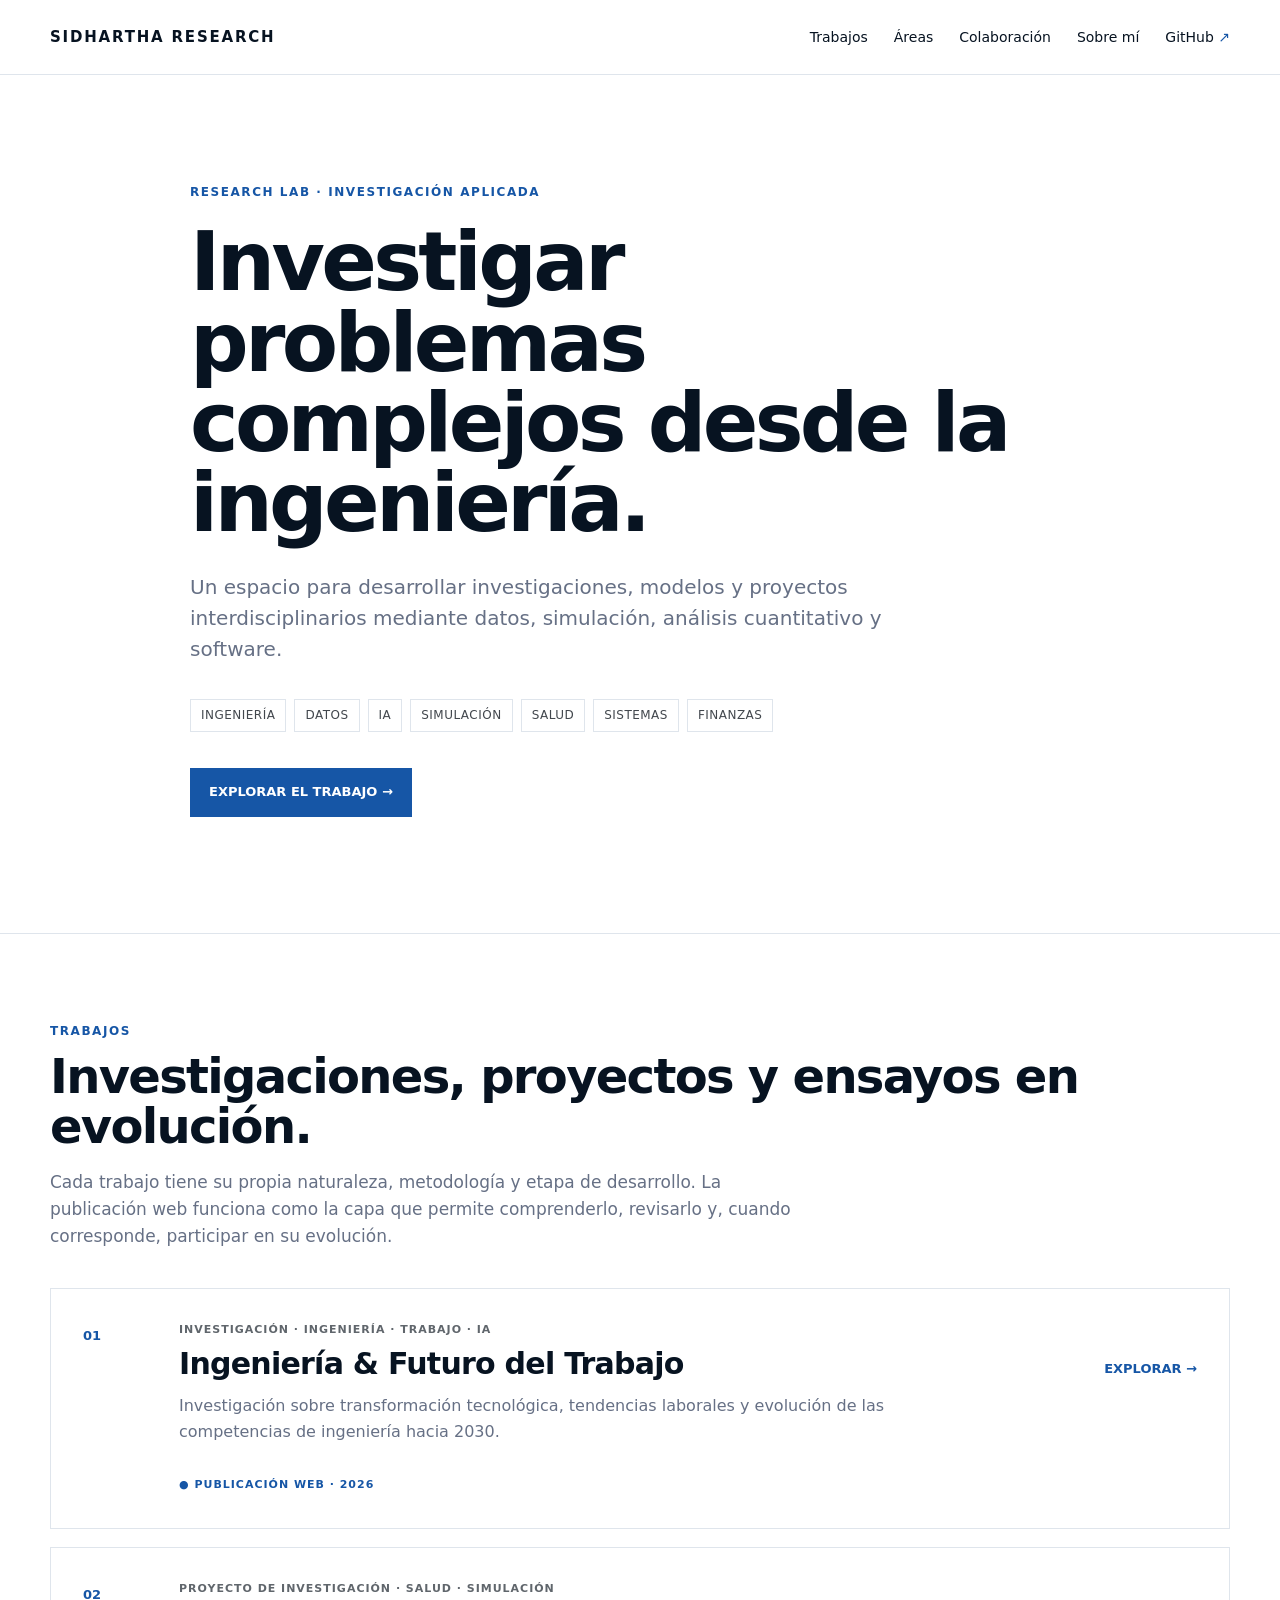
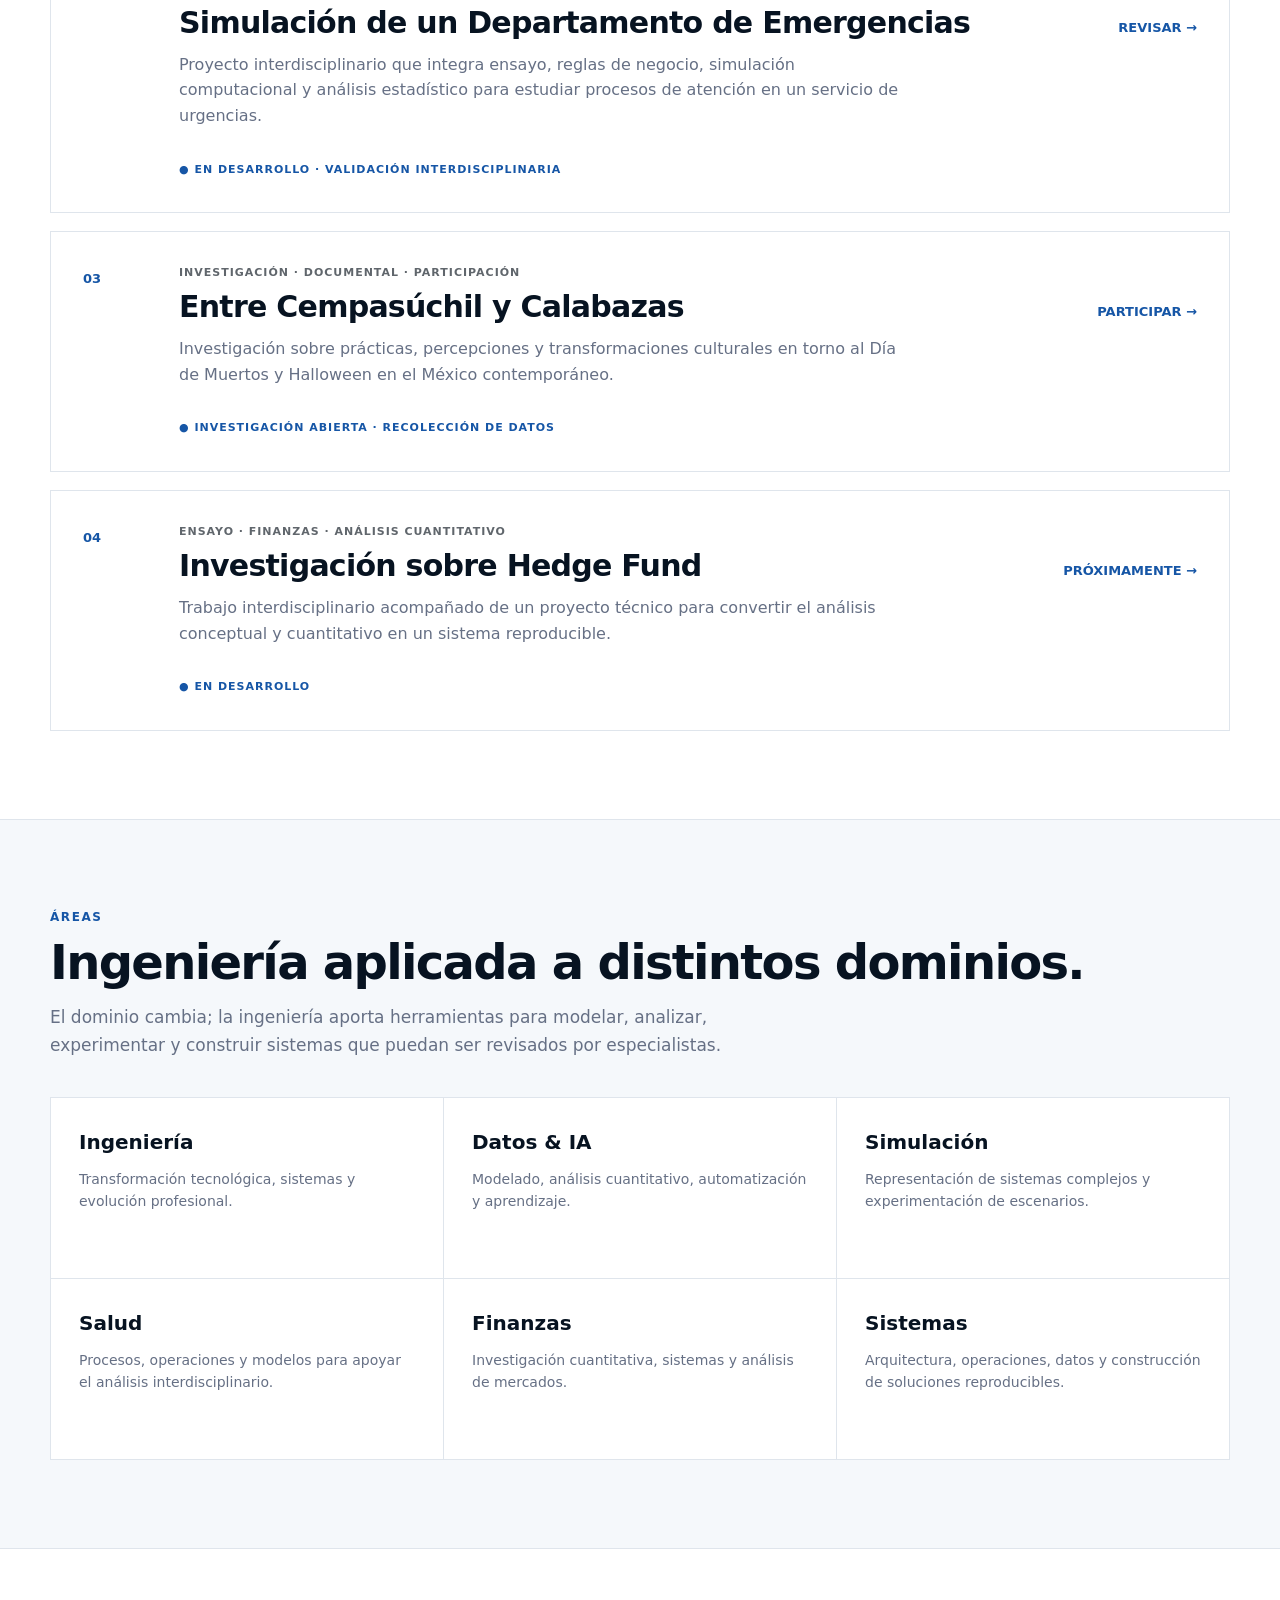
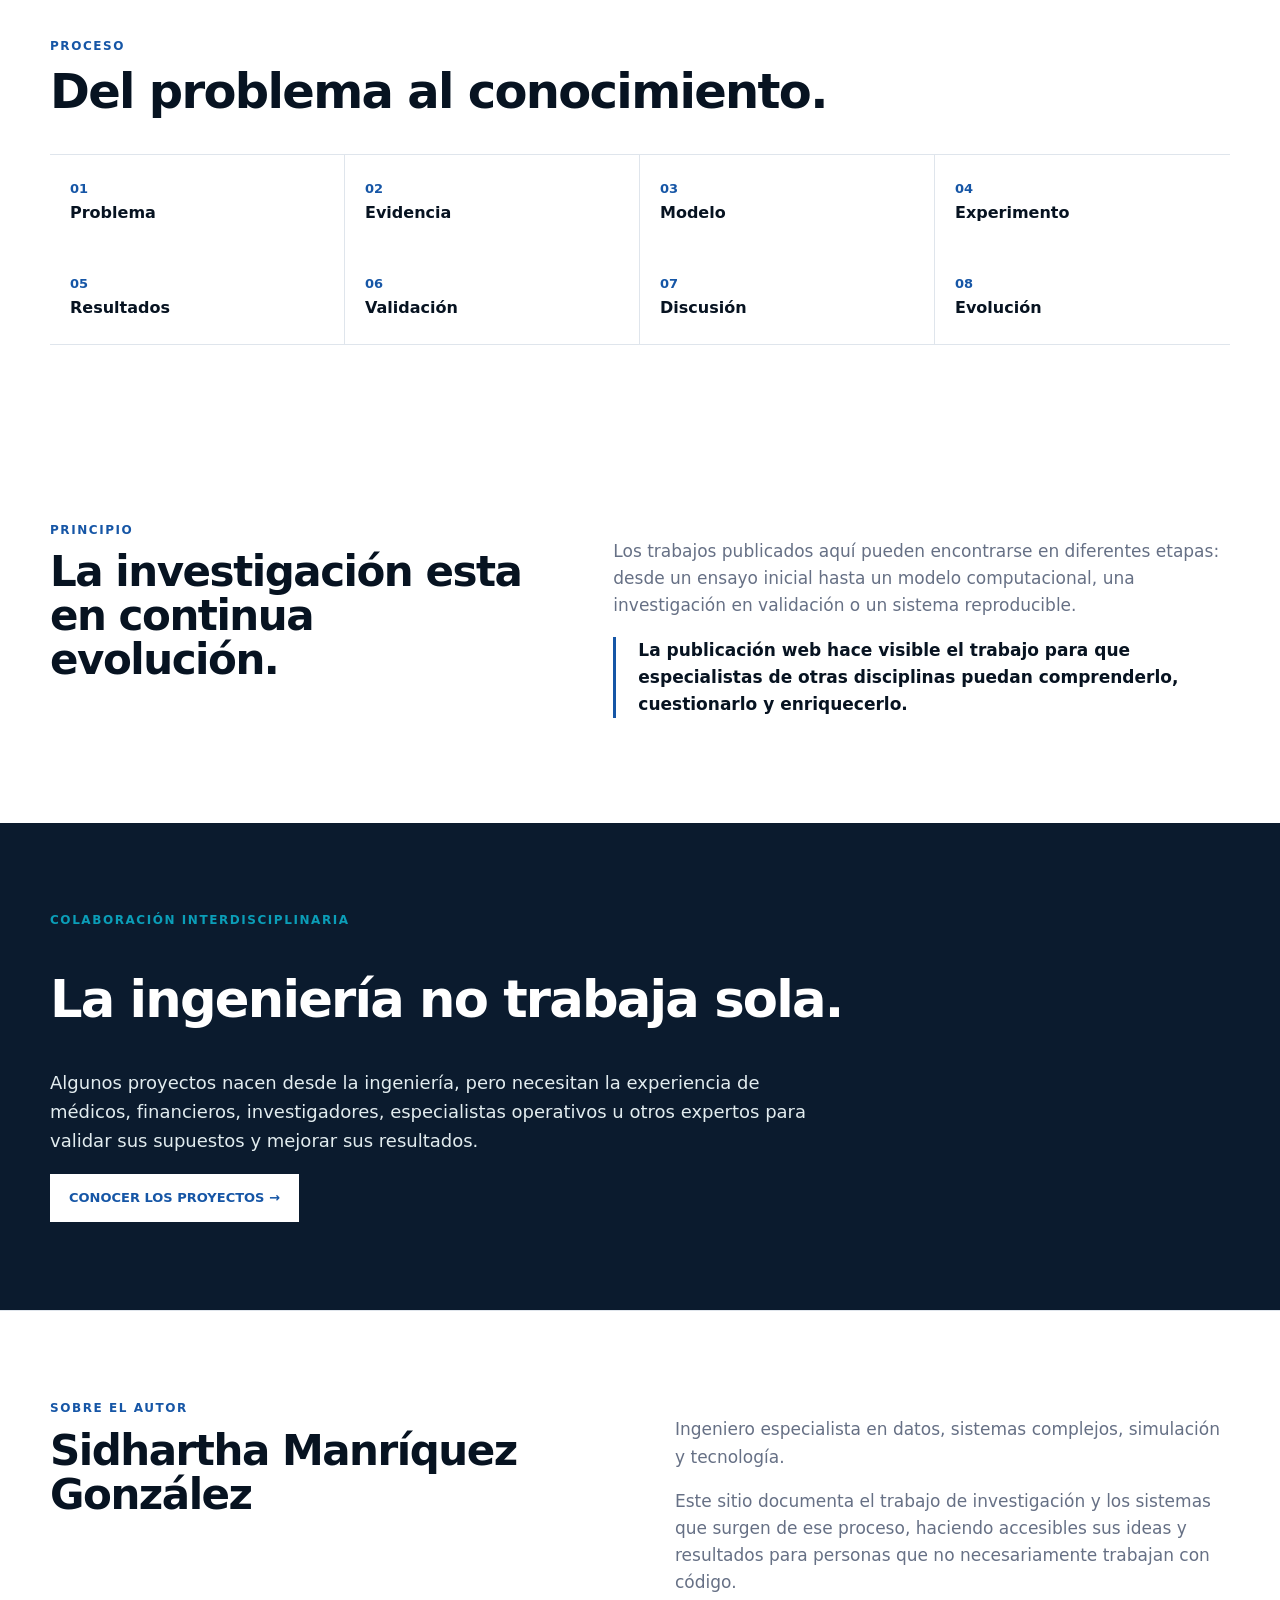
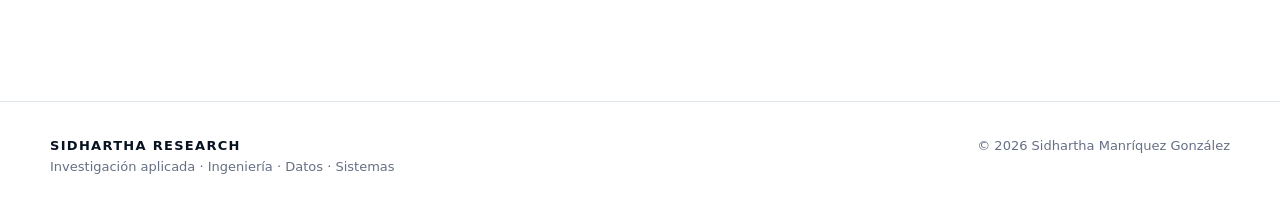
==== index.html @ 3db66ed5 "feat(research): integrate employment trends" ====
<!doctype html>
<html lang="es">
<head>
    <meta charset="utf-8">
    <meta name="viewport" content="width=device-width, initial-scale=1">
    <title>Sidhartha Research — Investigación aplicada</title>
    <style>
        :root {
            --petrol: #1656a6;
            --dark: #0b1b2e;
            --ink: #071321;
            --muted: #667085;
            --surface: #f5f8fb;
            --line: #dfe5ec;
            --white: #fff;
            --cyan: #0b9eb8;
            --navy: #0b1b2e;
            --blue: #1656a6;
            --max: 1180px
        }

        * {
            box-sizing: border-box
        }

        html {
            scroll-behavior: smooth
        }

        body {
            margin: 0;
            color: var(--ink);
            background: #fff;
            font-family: Inter, system-ui, -apple-system, "Segoe UI", sans-serif;
            line-height: 1.6
        }

        a {
            text-decoration: none;
            color: inherit
        }

        .container {
            width: min(calc(100% - 48px), var(--max));
            margin: auto
        }

        header {
            position: sticky;
            top: 0;
            z-index: 10;
            background: rgba(255, 255, 255, .96);
            border-bottom: 1px solid var(--line)
        }

        .nav {
            min-height: 74px;
            display: flex;
            align-items: center;
            justify-content: space-between;
            gap: 28px
        }

        .brand {
            font-size: 15px;
            font-weight: 800;
            letter-spacing: .12em;
            white-space: nowrap
        }

        nav {
            display: flex;
            gap: 26px;
            font-size: 14px
        }

        nav a:hover {
            color: var(--petrol)
        }

        .external:after {
            content: " ↗";
            color: var(--petrol)
        }

        .eyebrow {
            color: var(--petrol);
            font-size: 12px;
            font-weight: 800;
            letter-spacing: .13em;
            text-transform: uppercase
        }

        .hero {
            padding: 108px 0 116px;
            border-bottom: 1px solid var(--line)
        }

        .hero-inner {
            max-width: 900px
        }

        h1 {
            font-size: clamp(48px, 7vw, 82px);
            line-height: .98;
            letter-spacing: -.045em;
            margin: 20px 0 28px
        }

        .hero p {
            font-size: 20px;
            line-height: 1.55;
            color: var(--muted);
            max-width: 760px;
            margin: 0 0 34px
        }

        .tags {
            display: flex;
            flex-wrap: wrap;
            gap: 8px;
            margin-bottom: 36px
        }

        .tag {
            border: 1px solid var(--line);
            padding: 6px 10px;
            font-size: 12px;
            color: #42474d;
            letter-spacing: .04em
        }

        .button {
            display: inline-flex;
            padding: 13px 18px;
            background: var(--petrol);
            border: 1px solid var(--petrol);
            color: #fff;
            font-size: 13px;
            font-weight: 750
        }

        .button:hover {
            background: var(--dark)
        }

        section {
            padding: 88px 0
        }

        .section-head {
            margin-bottom: 38px
        }

        .section-head h2 {
            font-size: clamp(32px, 4vw, 48px);
            line-height: 1.05;
            letter-spacing: -.035em;
            margin: 10px 0 12px
        }

        .section-head p {
            max-width: 760px;
            color: var(--muted);
            font-size: 17px
        }

        .work-list {
            display: grid;
            gap: 18px
        }

        .work {
            border: 1px solid var(--line);
            padding: 32px;
            display: grid;
            grid-template-columns:72px 1fr auto;
            gap: 24px
        }

        .work:hover {
            border-color: #aeb4b9
        }

        .work-number {
            color: var(--petrol);
            font-size: 13px;
            font-weight: 800;
            padding-top: 5px
        }

        .work h3 {
            font-size: 30px;
            line-height: 1.08;
            letter-spacing: -.025em;
            margin: 9px 0 13px
        }

        .work p {
            color: var(--muted);
            max-width: 720px;
            margin: 0 0 18px
        }

        .meta, .status {
            font-size: 11px;
            letter-spacing: .09em;
            text-transform: uppercase;
            font-weight: 750
        }

        .meta {
            color: #60666c
        }

        .status {
            display: inline-block;
            margin-top: 14px;
            color: var(--petrol)
        }

        .work-action {
            white-space: nowrap;
            padding-top: 38px;
            color: var(--petrol);
            font-size: 13px;
            font-weight: 800
        }

        .areas {
            background: var(--surface);
            border-top: 1px solid var(--line);
            border-bottom: 1px solid var(--line)
        }

        .area-grid {
            display: grid;
            grid-template-columns:repeat(3, 1fr);
            gap: 1px;
            background: var(--line);
            border: 1px solid var(--line)
        }

        .area {
            background: #fff;
            padding: 28px;
            min-height: 180px
        }

        .area h3 {
            font-size: 20px;
            margin: 0 0 10px
        }

        .area p {
            font-size: 14px;
            color: var(--muted);
            margin: 0
        }

        .process {
            display: grid;
            grid-template-columns:repeat(4, 1fr);
            border-top: 1px solid var(--line);
            border-bottom: 1px solid var(--line)
        }

        .step {
            padding: 24px 20px;
            border-right: 1px solid var(--line)
        }

        .step:nth-child(4n) {
            border-right: 0
        }

        .step strong {
            display: block;
            color: var(--petrol);
            font-size: 13px
        }

        .step span {
            font-size: 16px;
            font-weight: 700
        }

        .principle {
            display: grid;
            grid-template-columns:1fr 1.25fr;
            gap: 70px
        }

        .principle h2, .about h2 {
            font-size: 42px;
            line-height: 1.05;
            letter-spacing: -.035em;
            margin: 10px 0 0
        }

        .principle p, .about p {
            font-size: 17px;
            color: var(--muted)
        }

        .signature {
            border-left: 3px solid var(--petrol);
            padding-left: 22px;
            color: var(--ink) !important;
            font-weight: 650
        }

        .collab {
            background: var(--navy);
            color: #fff
        }

        .collab .eyebrow {
            color: var(--cyan)
        }

        .collab h2 {
            font-size: clamp(34px, 4vw, 52px);
            line-height: 1.05;
            letter-spacing: -.035em;
            max-width: 820px
        }

        .collab p {
            max-width: 760px;
            color: #e2ecef;
            font-size: 18px
        }

        .collab .button {
            background: #fff;
            color: var(--petrol);
            border-color: #fff
        }

        .about {
            border-top: 1px solid var(--line)
        }

        .about-grid {
            display: grid;
            grid-template-columns:1fr 1fr;
            gap: 70px
        }

        footer {
            border-top: 1px solid var(--line);
            padding: 34px 0 42px
        }

        .footer {
            display: flex;
            justify-content: space-between;
            gap: 30px;
            color: var(--muted);
            font-size: 13px
        }

        .footer strong {
            color: var(--ink);
            letter-spacing: .1em
        }

        @media (max-width: 820px) {
            .container {
                width: min(calc(100% - 32px), var(--max))
            }

            nav {
                display: none
            }

            .hero {
                padding: 76px 0 82px
            }

            .work {
                grid-template-columns:42px 1fr
            }

            .work-action {
                grid-column: 2;
                padding-top: 0
            }

            .area-grid {
                grid-template-columns:1fr
            }

            .process {
                grid-template-columns:1fr 1fr
            }

            .step {
                border-bottom: 1px solid var(--line)
            }

            .principle, .about-grid {
                grid-template-columns:1fr;
                gap: 32px
            }

            .footer {
                flex-direction: column
            }
        }

        @media (max-width: 520px) {
            h1 {
                font-size: 46px
            }

            .hero p {
                font-size: 18px
            }

            section {
                padding: 68px 0
            }

            .work {
                padding: 24px
            }

            .work h3 {
                font-size: 25px
            }

            .process {
                grid-template-columns:1fr
            }

            .step {
                border-right: 0 !important
            }

            .step:last-child {
                border-bottom: 0
            }
        }
    </style>
</head>
<body>
<header>
    <div class="container nav">
        <a class="brand" href="./">SIDHARTHA RESEARCH</a>
        <nav aria-label="Navegación principal">
            <a href="#trabajos">Trabajos</a><a href="#areas">Áreas</a><a href="#colaboracion">Colaboración</a><a
                href="#sobre-mi">Sobre mí</a>
            <a class="external" href="https://github.com/SidharthaManriquez44" target="_blank"
               rel="noopener noreferrer">GitHub</a>
        </nav>
    </div>
</header>

<main>
    <section class="hero">
        <div class="container hero-inner">
            <div class="eyebrow">Research Lab · Investigación aplicada</div>
            <h1>Investigar problemas complejos desde la ingeniería.</h1>
            <p>Un espacio para desarrollar investigaciones, modelos y proyectos interdisciplinarios mediante datos,
                simulación, análisis cuantitativo y software.</p>
            <div class="tags"><span class="tag">INGENIERÍA</span><span class="tag">DATOS</span><span
                    class="tag">IA</span><span class="tag">SIMULACIÓN</span><span class="tag">SALUD</span><span
                    class="tag">SISTEMAS</span><span class="tag">FINANZAS</span></div>
            <a class="button" href="#trabajos" target="_blank" rel="noopener noreferrer">EXPLORAR EL TRABAJO →</a>
        </div>
    </section>

    <section id="trabajos">
        <div class="container">
            <div class="section-head">
                <div class="eyebrow">Trabajos</div>
                <h2>Investigaciones, proyectos y ensayos en evolución.</h2>
                <p>Cada trabajo tiene su propia naturaleza, metodología y etapa de desarrollo. La publicación web
                    funciona como la capa que permite comprenderlo, revisarlo y, cuando corresponde, participar en su
                    evolución.</p></div>
            <div class="work-list">

                <article class="work">
                    <div class="work-number">01</div>
                    <div>
                        <div class="meta">Investigación · Ingeniería · Trabajo · IA</div>
                        <h3>Ingeniería &amp; Futuro del Trabajo</h3>
                        <p>Investigación sobre transformación tecnológica, tendencias laborales y evolución de las
                            competencias de ingeniería hacia 2030.</p>
                        <div class="status">● PUBLICACIÓN WEB · 2026</div>
                    </div>
                    <div class="work-action"><a href="research/employment_trends/index.html" target="_blank"
                                                rel="noopener noreferrer">EXPLORAR →</a></div>
                </article>

                <article class="work">
                    <div class="work-number">02</div>
                    <div>
                        <div class="meta">Proyecto de investigación · Salud · Simulación</div>
                        <h3>Simulación de un Departamento de Emergencias</h3>
                        <p>Proyecto interdisciplinario que integra ensayo, reglas de negocio, simulación computacional y
                            análisis estadístico para estudiar procesos de atención en un servicio de urgencias.</p>
                        <div class="status">● EN DESARROLLO · VALIDACIÓN INTERDISCIPLINARIA</div>
                    </div>
                    <div class="work-action"><a href="investigaciones/hospital-emergency-simulation/" target="_blank"
                                                rel="noopener noreferrer">REVISAR →</a></div>
                </article>

                <article class="work">
                    <div class="work-number">03</div>
                    <div>
                        <div class="meta">Investigación · Documental · Participación</div>
                        <h3>Entre Cempasúchil y Calabazas</h3>
                        <p>Investigación sobre prácticas, percepciones y transformaciones culturales en torno al Día de
                            Muertos y Halloween en el México contemporáneo.</p>
                        <div class="status">● INVESTIGACIÓN ABIERTA · RECOLECCIÓN DE DATOS</div>
                    </div>
                    <div class="work-action"><a href="investigaciones/entre-cempasuchil-y-calabazas/" target="_blank"
                                                rel="noopener noreferrer">PARTICIPAR →</a></div>
                </article>

                <article class="work">
                    <div class="work-number">04</div>
                    <div>
                        <div class="meta">Ensayo · Finanzas · Análisis cuantitativo</div>
                        <h3>Investigación sobre Hedge Fund</h3>
                        <p>Trabajo interdisciplinario acompañado de un proyecto técnico para convertir el análisis
                            conceptual y cuantitativo en un sistema reproducible.</p>
                        <div class="status">● EN DESARROLLO</div>
                    </div>
                    <div class="work-action"><a href="proyectos/hedge-fund/" target="_blank" rel="noopener noreferrer">PRÓXIMAMENTE
                        →</a></div>
                </article>

            </div>
        </div>
    </section>

    <section class="areas" id="areas">
        <div class="container">
            <div class="section-head">
                <div class="eyebrow">Áreas</div>
                <h2>Ingeniería aplicada a distintos dominios.</h2>
                <p>El dominio cambia; la ingeniería aporta herramientas para modelar, analizar, experimentar y construir
                    sistemas que puedan ser revisados por especialistas.</p></div>
            <div class="area-grid">
                <div class="area"><h3>Ingeniería</h3>
                    <p>Transformación tecnológica, sistemas y evolución profesional.</p></div>
                <div class="area"><h3>Datos &amp; IA</h3>
                    <p>Modelado, análisis cuantitativo, automatización y aprendizaje.</p></div>
                <div class="area"><h3>Simulación</h3>
                    <p>Representación de sistemas complejos y experimentación de escenarios.</p></div>
                <div class="area"><h3>Salud</h3>
                    <p>Procesos, operaciones y modelos para apoyar el análisis interdisciplinario.</p></div>
                <div class="area"><h3>Finanzas</h3>
                    <p>Investigación cuantitativa, sistemas y análisis de mercados.</p></div>
                <div class="area"><h3>Sistemas</h3>
                    <p>Arquitectura, operaciones, datos y construcción de soluciones reproducibles.</p></div>
            </div>
        </div>
    </section>

    <section>
        <div class="container">
            <div class="section-head">
                <div class="eyebrow">Proceso</div>
                <h2>Del problema al conocimiento.</h2></div>
            <div class="process">
                <div class="step"><strong>01</strong><span>Problema</span></div>
                <div class="step"><strong>02</strong><span>Evidencia</span></div>
                <div class="step"><strong>03</strong><span>Modelo</span></div>
                <div class="step"><strong>04</strong><span>Experimento</span></div>
                <div class="step"><strong>05</strong><span>Resultados</span></div>
                <div class="step"><strong>06</strong><span>Validación</span></div>
                <div class="step"><strong>07</strong><span>Discusión</span></div>
                <div class="step"><strong>08</strong><span>Evolución</span></div>
            </div>
        </div>
    </section>

    <section>
        <div class="container principle">
            <div>
                <div class="eyebrow">Principio</div>
                <h2>La investigación esta en continua evolución.</h2></div>
            <div><p>Los trabajos publicados aquí pueden encontrarse en diferentes etapas: desde un ensayo inicial hasta
                un modelo computacional, una investigación en validación o un sistema reproducible.</p>
                <p class="signature">La publicación web hace visible el trabajo para que especialistas de otras
                    disciplinas puedan comprenderlo, cuestionarlo y enriquecerlo.</p></div>
        </div>
    </section>

    <section class="collab" id="colaboracion">
        <div class="container">
            <div class="eyebrow">Colaboración interdisciplinaria</div>
            <h2>La ingeniería no trabaja sola.</h2>
            <p>Algunos proyectos nacen desde la ingeniería, pero necesitan la experiencia de médicos, financieros,
                investigadores, especialistas operativos u otros expertos para validar sus supuestos y mejorar sus
                resultados.</p>
            <a class="button" href="#trabajos" target="_blank" rel="noopener noreferrer">CONOCER LOS PROYECTOS →</a>
        </div>
    </section>

    <section class="about" id="sobre-mi">
        <div class="container about-grid">
            <div>
                <div class="eyebrow">Sobre el autor</div>
                <h2>Sidhartha Manríquez González</h2></div>
            <div><p>Ingeniero especialista en datos, sistemas complejos, simulación y
                tecnología.</p>
                <p>Este sitio documenta el trabajo de investigación y los sistemas que surgen de ese proceso, haciendo
                    accesibles sus ideas y resultados para personas que no necesariamente trabajan con código.</p></div>
        </div>
    </section>
</main>

<footer>
    <div class="container footer">
        <div><strong>SIDHARTHA RESEARCH</strong><br>Investigación aplicada · Ingeniería · Datos · Sistemas</div>
        <div>© 2026 Sidhartha Manríquez González</div>
    </div>
</footer>
</body>
</html>
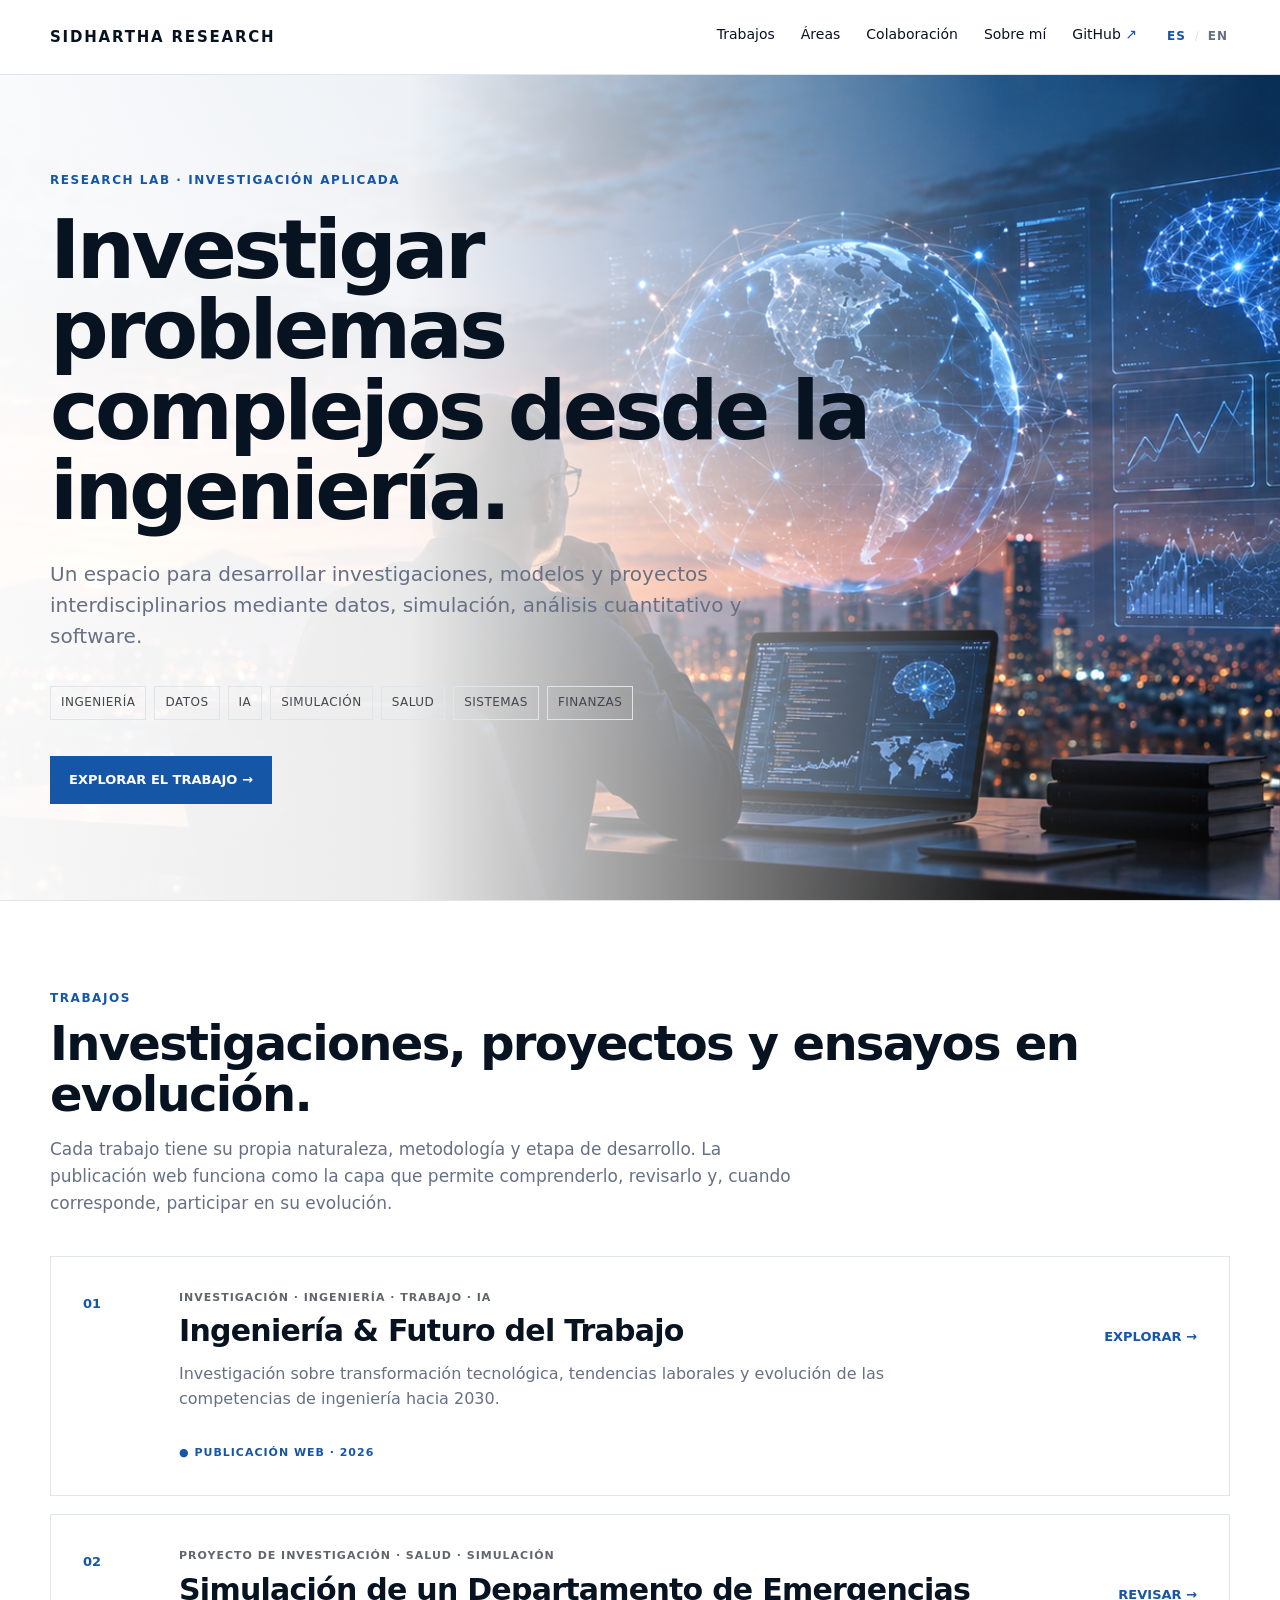
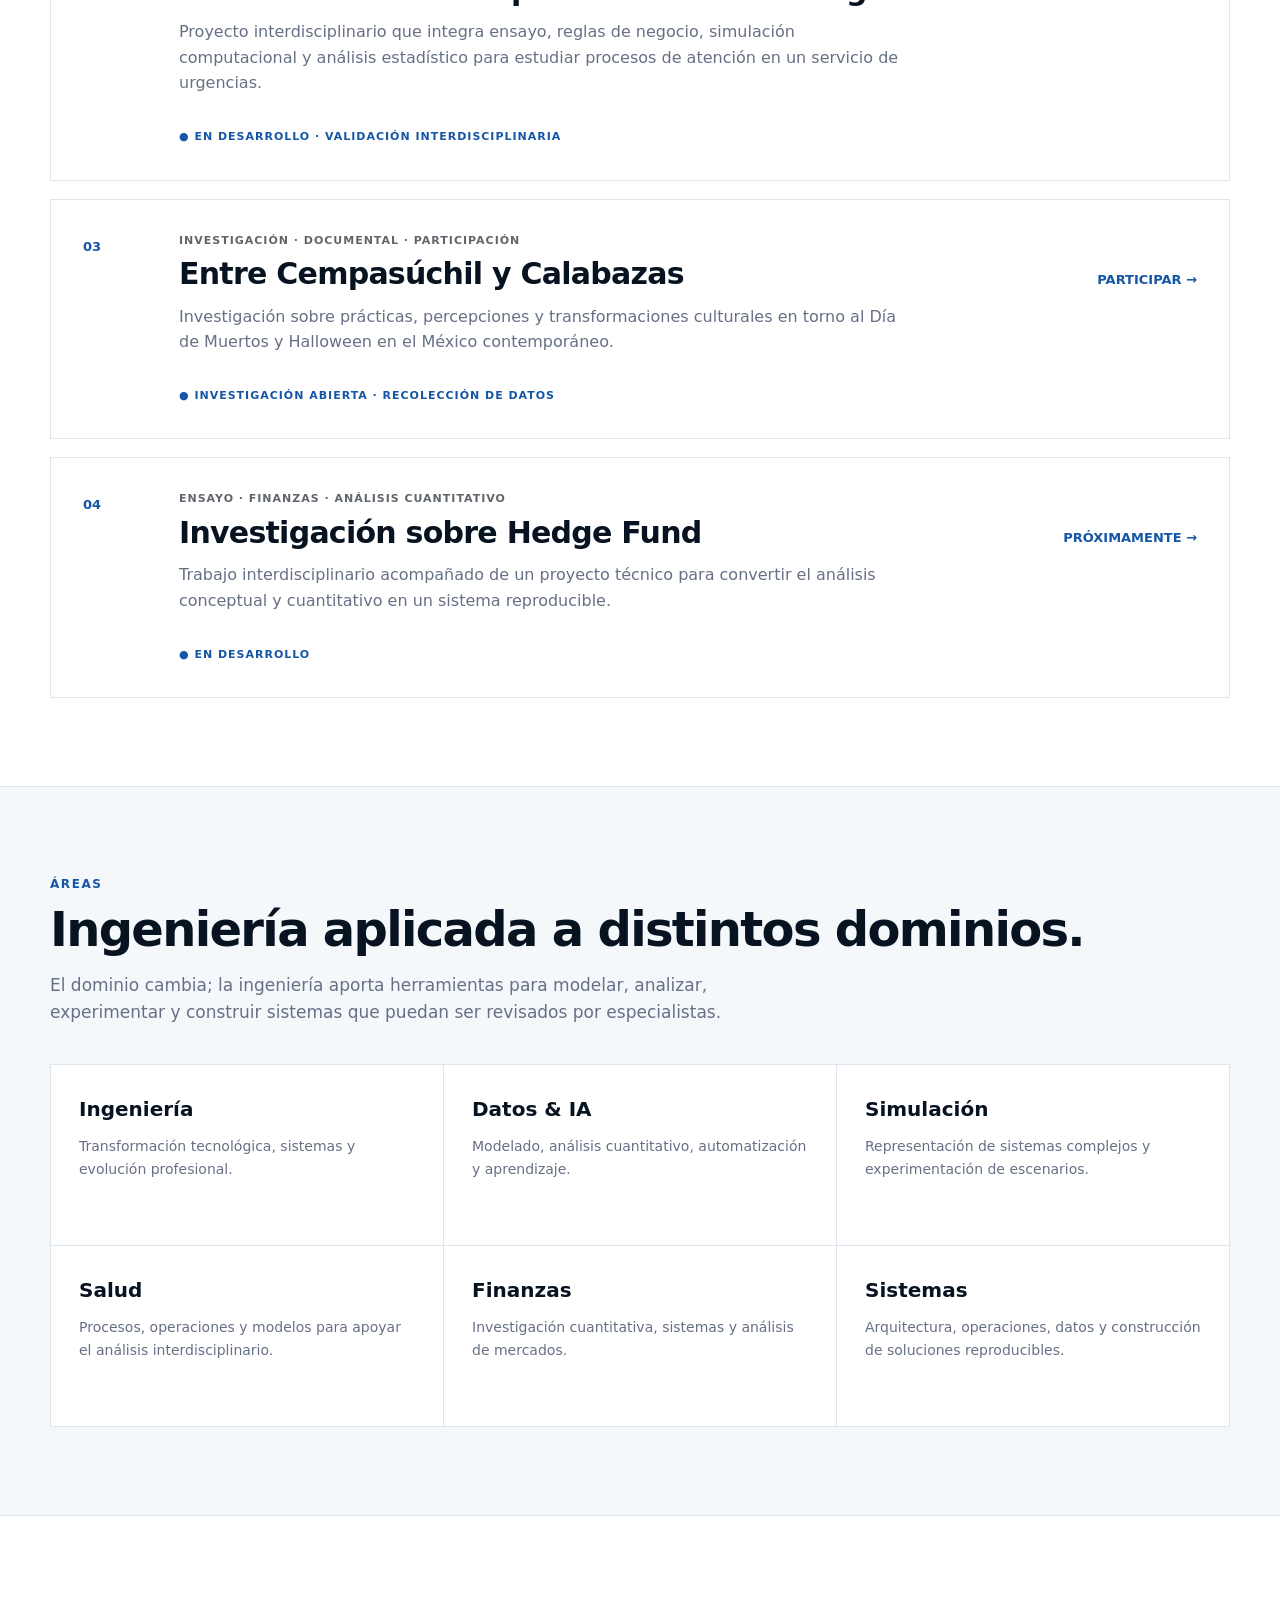
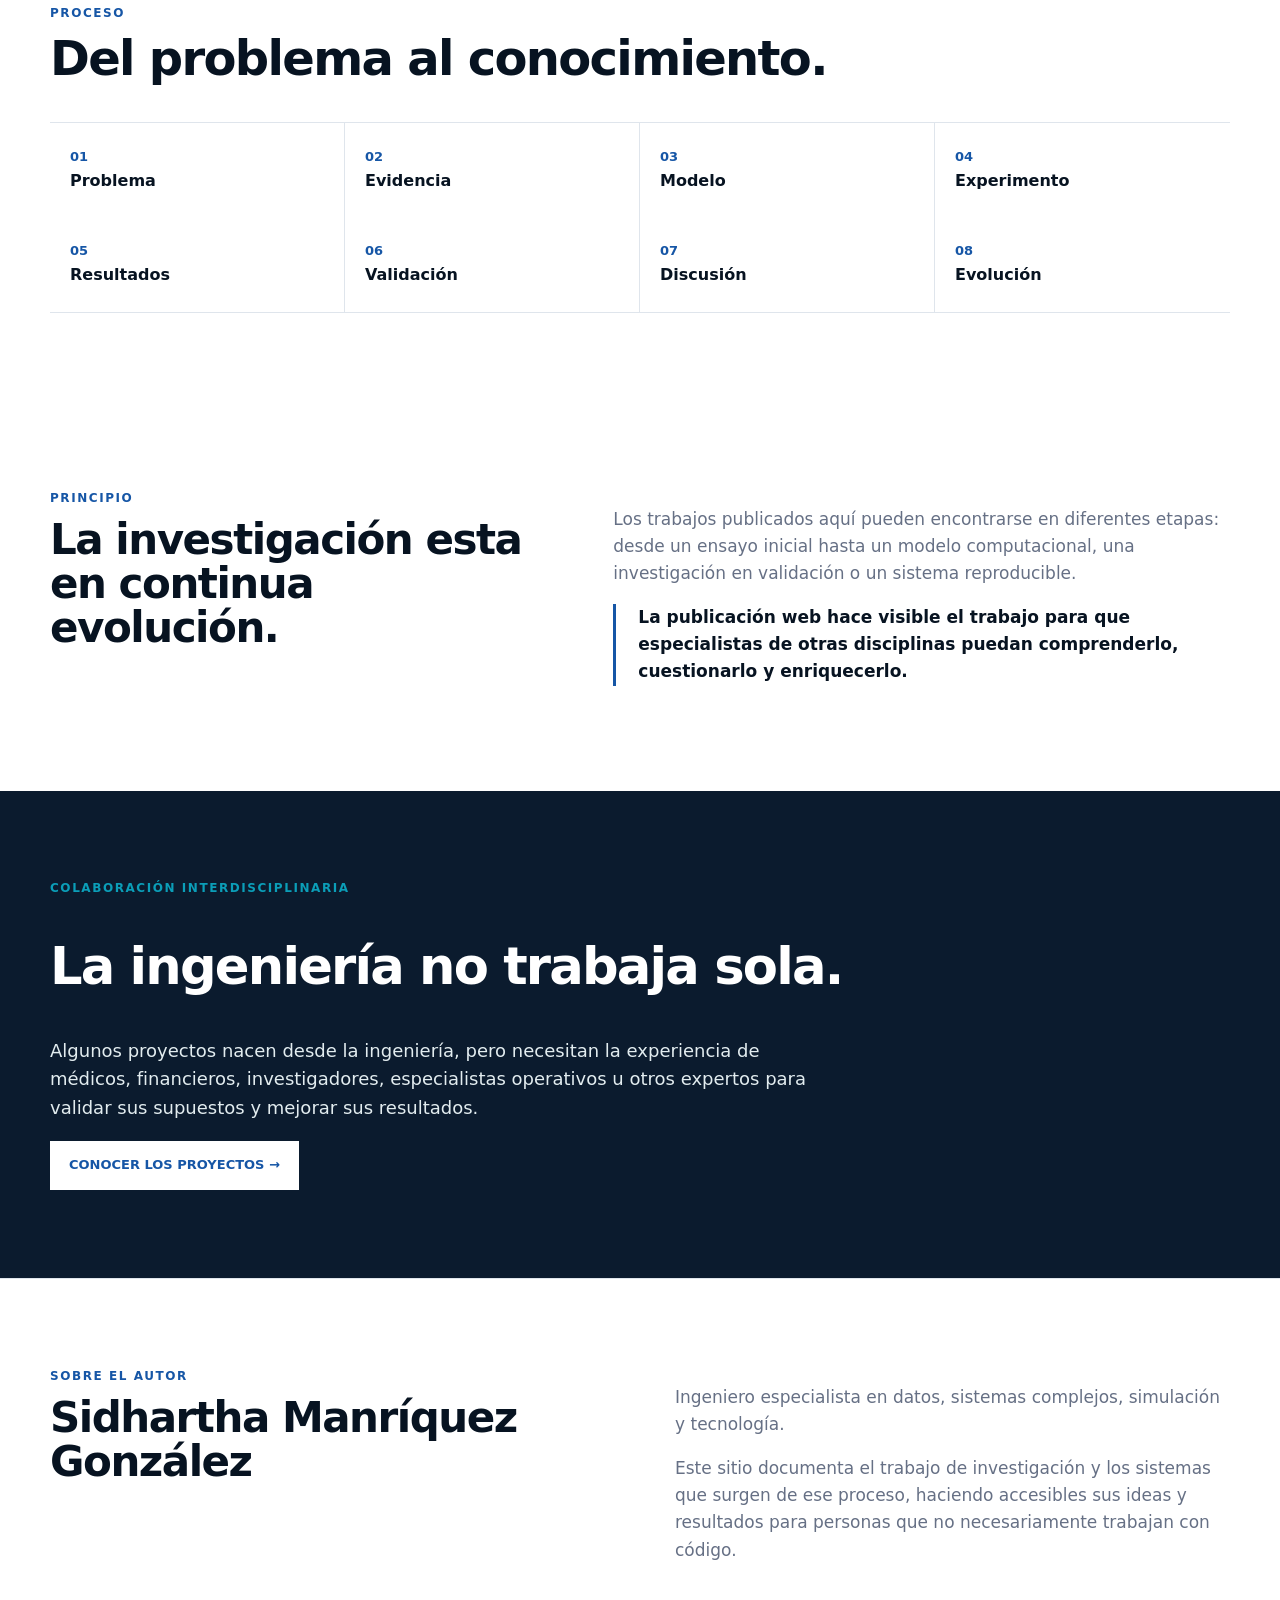
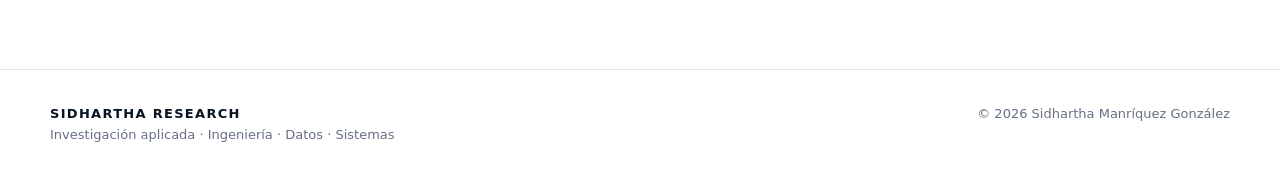
==== commit 2303478d: "update(landing): update landing page" ====
--- a/index.html
+++ b/index.html
@@ -3,535 +3,148 @@
 <head>
     <meta charset="utf-8">
     <meta name="viewport" content="width=device-width, initial-scale=1">
-    <title>Sidhartha Research — Investigación aplicada</title>
-    <style>
-        :root {
-            --petrol: #1656a6;
-            --dark: #0b1b2e;
-            --ink: #071321;
-            --muted: #667085;
-            --surface: #f5f8fb;
-            --line: #dfe5ec;
-            --white: #fff;
-            --cyan: #0b9eb8;
-            --navy: #0b1b2e;
-            --blue: #1656a6;
-            --max: 1180px
-        }
-
-        * {
-            box-sizing: border-box
-        }
-
-        html {
-            scroll-behavior: smooth
-        }
-
-        body {
-            margin: 0;
-            color: var(--ink);
-            background: #fff;
-            font-family: Inter, system-ui, -apple-system, "Segoe UI", sans-serif;
-            line-height: 1.6
-        }
-
-        a {
-            text-decoration: none;
-            color: inherit
-        }
-
-        .container {
-            width: min(calc(100% - 48px), var(--max));
-            margin: auto
-        }
-
-        header {
-            position: sticky;
-            top: 0;
-            z-index: 10;
-            background: rgba(255, 255, 255, .96);
-            border-bottom: 1px solid var(--line)
-        }
-
-        .nav {
-            min-height: 74px;
-            display: flex;
-            align-items: center;
-            justify-content: space-between;
-            gap: 28px
-        }
-
-        .brand {
-            font-size: 15px;
-            font-weight: 800;
-            letter-spacing: .12em;
-            white-space: nowrap
-        }
-
-        nav {
-            display: flex;
-            gap: 26px;
-            font-size: 14px
-        }
-
-        nav a:hover {
-            color: var(--petrol)
-        }
-
-        .external:after {
-            content: " ↗";
-            color: var(--petrol)
-        }
-
-        .eyebrow {
-            color: var(--petrol);
-            font-size: 12px;
-            font-weight: 800;
-            letter-spacing: .13em;
-            text-transform: uppercase
-        }
-
-        .hero {
-            padding: 108px 0 116px;
-            border-bottom: 1px solid var(--line)
-        }
-
-        .hero-inner {
-            max-width: 900px
-        }
-
-        h1 {
-            font-size: clamp(48px, 7vw, 82px);
-            line-height: .98;
-            letter-spacing: -.045em;
-            margin: 20px 0 28px
-        }
-
-        .hero p {
-            font-size: 20px;
-            line-height: 1.55;
-            color: var(--muted);
-            max-width: 760px;
-            margin: 0 0 34px
-        }
-
-        .tags {
-            display: flex;
-            flex-wrap: wrap;
-            gap: 8px;
-            margin-bottom: 36px
-        }
-
-        .tag {
-            border: 1px solid var(--line);
-            padding: 6px 10px;
-            font-size: 12px;
-            color: #42474d;
-            letter-spacing: .04em
-        }
-
-        .button {
-            display: inline-flex;
-            padding: 13px 18px;
-            background: var(--petrol);
-            border: 1px solid var(--petrol);
-            color: #fff;
-            font-size: 13px;
-            font-weight: 750
-        }
-
-        .button:hover {
-            background: var(--dark)
-        }
-
-        section {
-            padding: 88px 0
-        }
-
-        .section-head {
-            margin-bottom: 38px
-        }
-
-        .section-head h2 {
-            font-size: clamp(32px, 4vw, 48px);
-            line-height: 1.05;
-            letter-spacing: -.035em;
-            margin: 10px 0 12px
-        }
-
-        .section-head p {
-            max-width: 760px;
-            color: var(--muted);
-            font-size: 17px
-        }
-
-        .work-list {
-            display: grid;
-            gap: 18px
-        }
-
-        .work {
-            border: 1px solid var(--line);
-            padding: 32px;
-            display: grid;
-            grid-template-columns:72px 1fr auto;
-            gap: 24px
-        }
-
-        .work:hover {
-            border-color: #aeb4b9
-        }
-
-        .work-number {
-            color: var(--petrol);
-            font-size: 13px;
-            font-weight: 800;
-            padding-top: 5px
-        }
-
-        .work h3 {
-            font-size: 30px;
-            line-height: 1.08;
-            letter-spacing: -.025em;
-            margin: 9px 0 13px
-        }
-
-        .work p {
-            color: var(--muted);
-            max-width: 720px;
-            margin: 0 0 18px
-        }
-
-        .meta, .status {
-            font-size: 11px;
-            letter-spacing: .09em;
-            text-transform: uppercase;
-            font-weight: 750
-        }
-
-        .meta {
-            color: #60666c
-        }
-
-        .status {
-            display: inline-block;
-            margin-top: 14px;
-            color: var(--petrol)
-        }
-
-        .work-action {
-            white-space: nowrap;
-            padding-top: 38px;
-            color: var(--petrol);
-            font-size: 13px;
-            font-weight: 800
-        }
-
-        .areas {
-            background: var(--surface);
-            border-top: 1px solid var(--line);
-            border-bottom: 1px solid var(--line)
-        }
-
-        .area-grid {
-            display: grid;
-            grid-template-columns:repeat(3, 1fr);
-            gap: 1px;
-            background: var(--line);
-            border: 1px solid var(--line)
-        }
-
-        .area {
-            background: #fff;
-            padding: 28px;
-            min-height: 180px
-        }
-
-        .area h3 {
-            font-size: 20px;
-            margin: 0 0 10px
-        }
-
-        .area p {
-            font-size: 14px;
-            color: var(--muted);
-            margin: 0
-        }
-
-        .process {
-            display: grid;
-            grid-template-columns:repeat(4, 1fr);
-            border-top: 1px solid var(--line);
-            border-bottom: 1px solid var(--line)
-        }
-
-        .step {
-            padding: 24px 20px;
-            border-right: 1px solid var(--line)
-        }
-
-        .step:nth-child(4n) {
-            border-right: 0
-        }
-
-        .step strong {
-            display: block;
-            color: var(--petrol);
-            font-size: 13px
-        }
-
-        .step span {
-            font-size: 16px;
-            font-weight: 700
-        }
-
-        .principle {
-            display: grid;
-            grid-template-columns:1fr 1.25fr;
-            gap: 70px
-        }
-
-        .principle h2, .about h2 {
-            font-size: 42px;
-            line-height: 1.05;
-            letter-spacing: -.035em;
-            margin: 10px 0 0
-        }
-
-        .principle p, .about p {
-            font-size: 17px;
-            color: var(--muted)
-        }
-
-        .signature {
-            border-left: 3px solid var(--petrol);
-            padding-left: 22px;
-            color: var(--ink) !important;
-            font-weight: 650
-        }
-
-        .collab {
-            background: var(--navy);
-            color: #fff
-        }
-
-        .collab .eyebrow {
-            color: var(--cyan)
-        }
-
-        .collab h2 {
-            font-size: clamp(34px, 4vw, 52px);
-            line-height: 1.05;
-            letter-spacing: -.035em;
-            max-width: 820px
-        }
-
-        .collab p {
-            max-width: 760px;
-            color: #e2ecef;
-            font-size: 18px
-        }
-
-        .collab .button {
-            background: #fff;
-            color: var(--petrol);
-            border-color: #fff
-        }
-
-        .about {
-            border-top: 1px solid var(--line)
-        }
-
-        .about-grid {
-            display: grid;
-            grid-template-columns:1fr 1fr;
-            gap: 70px
-        }
-
-        footer {
-            border-top: 1px solid var(--line);
-            padding: 34px 0 42px
-        }
-
-        .footer {
-            display: flex;
-            justify-content: space-between;
-            gap: 30px;
-            color: var(--muted);
-            font-size: 13px
-        }
-
-        .footer strong {
-            color: var(--ink);
-            letter-spacing: .1em
-        }
-
-        @media (max-width: 820px) {
-            .container {
-                width: min(calc(100% - 32px), var(--max))
-            }
-
-            nav {
-                display: none
-            }
-
-            .hero {
-                padding: 76px 0 82px
-            }
-
-            .work {
-                grid-template-columns:42px 1fr
-            }
-
-            .work-action {
-                grid-column: 2;
-                padding-top: 0
-            }
-
-            .area-grid {
-                grid-template-columns:1fr
-            }
-
-            .process {
-                grid-template-columns:1fr 1fr
-            }
-
-            .step {
-                border-bottom: 1px solid var(--line)
-            }
-
-            .principle, .about-grid {
-                grid-template-columns:1fr;
-                gap: 32px
-            }
-
-            .footer {
-                flex-direction: column
-            }
-        }
-
-        @media (max-width: 520px) {
-            h1 {
-                font-size: 46px
-            }
-
-            .hero p {
-                font-size: 18px
-            }
-
-            section {
-                padding: 68px 0
-            }
-
-            .work {
-                padding: 24px
-            }
-
-            .work h3 {
-                font-size: 25px
-            }
-
-            .process {
-                grid-template-columns:1fr
-            }
-
-            .step {
-                border-right: 0 !important
-            }
-
-            .step:last-child {
-                border-bottom: 0
-            }
-        }
-    </style>
+    <title data-i18n="page.title">Sidhartha Research — Investigación aplicada</title>
+    <link rel="stylesheet" href="assets/css/landing.css">
+
+    <script src="assets/js/landing.js" defer></script>
 </head>
 <body>
 <header>
     <div class="container nav">
         <a class="brand" href="./">SIDHARTHA RESEARCH</a>
         <nav aria-label="Navegación principal">
-            <a href="#trabajos">Trabajos</a><a href="#areas">Áreas</a><a href="#colaboracion">Colaboración</a><a
-                href="#sobre-mi">Sobre mí</a>
+            <a href="#trabajos" data-i18n="nav.work">Trabajos</a>
+            <a href="#areas" data-i18n="nav.areas">Áreas</a>
+            <a href="#colaboracion" data-i18n="nav.collaboration">Colaboración</a>
+            <a href="#sobre-mi">Sobre mí</a>
             <a class="external" href="https://github.com/SidharthaManriquez44" target="_blank"
-               rel="noopener noreferrer">GitHub</a>
+               rel="noopener noreferrer" data-i18n="nav.github">GitHub</a>
+
+            <div class="language-switcher" aria-label="Language selector">
+                <button type="button" class="language-button active" data-lang="es" aria-pressed="true">ES</button>
+                <span class="language-separator" aria-hidden="true">/</span>
+                <button type="button" class="language-button" data-lang="en" aria-pressed="false">EN</button>
+            </div>
         </nav>
     </div>
 </header>
 
 <main>
     <section class="hero">
+
+        <img
+                class="hero-background"
+                src="assets/images/hero.png"
+                alt=""
+                aria-hidden="true">
+        <div class="hero-overlay"></div>
         <div class="container hero-inner">
-            <div class="eyebrow">Research Lab · Investigación aplicada</div>
-            <h1>Investigar problemas complejos desde la ingeniería.</h1>
-            <p>Un espacio para desarrollar investigaciones, modelos y proyectos interdisciplinarios mediante datos,
-                simulación, análisis cuantitativo y software.</p>
-            <div class="tags"><span class="tag">INGENIERÍA</span><span class="tag">DATOS</span><span
-                    class="tag">IA</span><span class="tag">SIMULACIÓN</span><span class="tag">SALUD</span><span
-                    class="tag">SISTEMAS</span><span class="tag">FINANZAS</span></div>
-            <a class="button" href="#trabajos" target="_blank" rel="noopener noreferrer">EXPLORAR EL TRABAJO →</a>
+            <div class="eyebrow" data-i18n="hero.eyebrow">
+                Research Lab · Investigación aplicada
+            </div>
+            <h1 data-i18n="hero.title">
+                Investigar problemas complejos desde la ingeniería.
+            </h1>
+            <p data-i18n="hero.description">
+                Un espacio para desarrollar investigaciones, modelos y proyectos
+                interdisciplinarios mediante datos, simulación, análisis cuantitativo
+                y software.
+            </p>
+            <div class="tags">
+                <span class="tag" data-i18n="tag.engineering">INGENIERÍA</span>
+                <span class="tag" data-i18n="tag.data">DATOS</span>
+                <span class="tag" data-i18n="tag.ai">IA</span>
+                <span class="tag" data-i18n="tag.simulation">SIMULACIÓN</span>
+                <span class="tag" data-i18n="tag.health">SALUD</span>
+                <span class="tag" data-i18n="tag.systems">SISTEMAS</span>
+                <span class="tag" data-i18n="tag.finance">FINANZAS</span>
+            </div>
+            <a class="button" href="#trabajos">
+            <span data-i18n="hero.button">
+                EXPLORAR EL TRABAJO →
+            </span>
+            </a>
         </div>
     </section>
 
     <section id="trabajos">
         <div class="container">
             <div class="section-head">
-                <div class="eyebrow">Trabajos</div>
-                <h2>Investigaciones, proyectos y ensayos en evolución.</h2>
-                <p>Cada trabajo tiene su propia naturaleza, metodología y etapa de desarrollo. La publicación web
+                <div class="eyebrow" data-i18n="work.eyebrow">Trabajos</div>
+                <h2 data-i18n="work.title">Investigaciones, proyectos y ensayos en evolución.</h2>
+                <p data-i18n="work.description">Cada trabajo tiene su propia naturaleza, metodología y etapa de
+                    desarrollo. La publicación web
                     funciona como la capa que permite comprenderlo, revisarlo y, cuando corresponde, participar en su
-                    evolución.</p></div>
+                    evolución.</p>
+            </div>
             <div class="work-list">
 
                 <article class="work">
                     <div class="work-number">01</div>
                     <div>
-                        <div class="meta">Investigación · Ingeniería · Trabajo · IA</div>
-                        <h3>Ingeniería &amp; Futuro del Trabajo</h3>
+                        <div class="meta" data-i18n="project1.meta">Investigación · Ingeniería · Trabajo · IA</div>
+                        <h3 data-i18n="project1.title">Ingeniería &amp; Futuro del Trabajo</h3>
                         <p>Investigación sobre transformación tecnológica, tendencias laborales y evolución de las
                             competencias de ingeniería hacia 2030.</p>
-                        <div class="status">● PUBLICACIÓN WEB · 2026</div>
-                    </div>
-                    <div class="work-action"><a href="research/employment_trends/index.html" target="_blank"
-                                                rel="noopener noreferrer">EXPLORAR →</a></div>
+                        <div class="status" data-i18n="project1.status">● PUBLICACIÓN WEB · 2026</div>
+                    </div>
+                    <div class="work-action">
+                        <a href="research/employment_trends/index.html" target="_blank"
+                           rel="noopener noreferrer"><span
+                                data-i18n="project1.action">EXPLORAR →</span>
+                        </a>
+                    </div>
                 </article>
 
                 <article class="work">
                     <div class="work-number">02</div>
                     <div>
-                        <div class="meta">Proyecto de investigación · Salud · Simulación</div>
-                        <h3>Simulación de un Departamento de Emergencias</h3>
+                        <div class="meta" data-i18n="project2.meta">Proyecto de investigación · Salud · Simulación</div>
+                        <h3 data-i18n="project2.title">Simulación de un Departamento de Emergencias</h3>
                         <p>Proyecto interdisciplinario que integra ensayo, reglas de negocio, simulación computacional y
                             análisis estadístico para estudiar procesos de atención en un servicio de urgencias.</p>
-                        <div class="status">● EN DESARROLLO · VALIDACIÓN INTERDISCIPLINARIA</div>
-                    </div>
-                    <div class="work-action"><a href="investigaciones/hospital-emergency-simulation/" target="_blank"
-                                                rel="noopener noreferrer">REVISAR →</a></div>
+                        <div class="status" data-i18n="project2.status">● EN DESARROLLO · VALIDACIÓN
+                            INTERDISCIPLINARIA
+                        </div>
+                    </div>
+                    <div class="work-action">
+                        <a href="projects/emergency-simulation/emergency_simulation/frontend/index.html" target="_blank"
+                           rel="noopener noreferrer">
+                            <span data-i18n="project2.action">REVISAR →</span>
+                        </a>
+                    </div>
                 </article>
 
                 <article class="work">
                     <div class="work-number">03</div>
                     <div>
-                        <div class="meta">Investigación · Documental · Participación</div>
-                        <h3>Entre Cempasúchil y Calabazas</h3>
+                        <div class="meta" data-i18n="project3.meta">Investigación · Documental · Participación</div>
+                        <h3 data-i18n="project3.title">Entre Cempasúchil y Calabazas</h3>
                         <p>Investigación sobre prácticas, percepciones y transformaciones culturales en torno al Día de
                             Muertos y Halloween en el México contemporáneo.</p>
-                        <div class="status">● INVESTIGACIÓN ABIERTA · RECOLECCIÓN DE DATOS</div>
-                    </div>
-                    <div class="work-action"><a href="investigaciones/entre-cempasuchil-y-calabazas/" target="_blank"
-                                                rel="noopener noreferrer">PARTICIPAR →</a></div>
+                        <div class="status" data-i18n="project3.status">● INVESTIGACIÓN ABIERTA · RECOLECCIÓN DE DATOS
+                        </div>
+                    </div>
+                    <div class="work-action">
+                        <a href="investigaciones/entre-cempasuchil-y-calabazas/" target="_blank"
+                           rel="noopener noreferrer">
+                            <span data-i18n="project3.action">PARTICIPAR →</span>
+                        </a>
+                    </div>
                 </article>
 
                 <article class="work">
                     <div class="work-number">04</div>
                     <div>
-                        <div class="meta">Ensayo · Finanzas · Análisis cuantitativo</div>
-                        <h3>Investigación sobre Hedge Fund</h3>
+                        <div class="meta" data-i18n="project4.meta">Ensayo · Finanzas · Análisis cuantitativo</div>
+                        <h3 data-i18n="project4.title">Investigación sobre Hedge Fund</h3>
                         <p>Trabajo interdisciplinario acompañado de un proyecto técnico para convertir el análisis
                             conceptual y cuantitativo en un sistema reproducible.</p>
-                        <div class="status">● EN DESARROLLO</div>
-                    </div>
-                    <div class="work-action"><a href="proyectos/hedge-fund/" target="_blank" rel="noopener noreferrer">PRÓXIMAMENTE
-                        →</a></div>
+                        <div class="status" data-i18n="project4.status">● EN DESARROLLO</div>
+                    </div>
+                    <div class="work-action">
+                        <a href="proyectos/hedge-fund/" target="_blank" rel="noopener noreferrer">PRÓXIMAMENTE →</a>
+                    </div>
                 </article>
 
             </div>
@@ -541,23 +154,42 @@
     <section class="areas" id="areas">
         <div class="container">
             <div class="section-head">
-                <div class="eyebrow">Áreas</div>
-                <h2>Ingeniería aplicada a distintos dominios.</h2>
+                <div class="eyebrow" data-i18n="areas.eyebrow">Áreas</div>
+                <h2 data-i18n="areas.title">Ingeniería aplicada a distintos dominios.</h2>
                 <p>El dominio cambia; la ingeniería aporta herramientas para modelar, analizar, experimentar y construir
-                    sistemas que puedan ser revisados por especialistas.</p></div>
+                    sistemas que puedan ser revisados por especialistas.</p>
+            </div>
             <div class="area-grid">
-                <div class="area"><h3>Ingeniería</h3>
-                    <p>Transformación tecnológica, sistemas y evolución profesional.</p></div>
-                <div class="area"><h3>Datos &amp; IA</h3>
-                    <p>Modelado, análisis cuantitativo, automatización y aprendizaje.</p></div>
-                <div class="area"><h3>Simulación</h3>
-                    <p>Representación de sistemas complejos y experimentación de escenarios.</p></div>
-                <div class="area"><h3>Salud</h3>
-                    <p>Procesos, operaciones y modelos para apoyar el análisis interdisciplinario.</p></div>
-                <div class="area"><h3>Finanzas</h3>
-                    <p>Investigación cuantitativa, sistemas y análisis de mercados.</p></div>
-                <div class="area"><h3>Sistemas</h3>
-                    <p>Arquitectura, operaciones, datos y construcción de soluciones reproducibles.</p></div>
+                <div class="area">
+                    <h3 data-i18n="area.engineering.title">Ingeniería</h3>
+                    <p data-i18n="area.engineering.description">Transformación tecnológica, sistemas y evolución
+                        profesional.</p>
+                </div>
+                <div class="area">
+                    <h3 data-i18n="area.data.title">Datos &amp; IA</h3>
+                    <p data-i18n="area.data.description">Modelado, análisis cuantitativo, automatización y
+                        aprendizaje.</p>
+                </div>
+                <div class="area">
+                    <h3 data-i18n="area.simulation.title">Simulación</h3>
+                    <p data-i18n="area.simulation.description">Representación de sistemas complejos y experimentación de
+                        escenarios.</p>
+                </div>
+                <div class="area">
+                    <h3 data-i18n="area.health.title">Salud</h3>
+                    <p data-i18n="area.health.description">Procesos, operaciones y modelos para apoyar el análisis
+                        interdisciplinario.</p>
+                </div>
+                <div class="area">
+                    <h3 data-i18n="area.finance.title">Finanzas</h3>
+                    <p data-i18n="area.finance.description">Investigación cuantitativa, sistemas y análisis de
+                        mercados.</p>
+                </div>
+                <div class="area">
+                    <h3 data-i18n="area.systems.title">Sistemas</h3>
+                    <p data-i18n="area.systems.description">Arquitectura, operaciones, datos y construcción de
+                        soluciones reproducibles.</p>
+                </div>
             </div>
         </div>
     </section>
@@ -565,17 +197,34 @@
     <section>
         <div class="container">
             <div class="section-head">
-                <div class="eyebrow">Proceso</div>
-                <h2>Del problema al conocimiento.</h2></div>
+                <div class="eyebrow" data-i18n="process.eyebrow">Proceso</div>
+                <h2 data-i18n="process.title">Del problema al conocimiento.</h2>
+            </div>
             <div class="process">
-                <div class="step"><strong>01</strong><span>Problema</span></div>
-                <div class="step"><strong>02</strong><span>Evidencia</span></div>
-                <div class="step"><strong>03</strong><span>Modelo</span></div>
-                <div class="step"><strong>04</strong><span>Experimento</span></div>
-                <div class="step"><strong>05</strong><span>Resultados</span></div>
-                <div class="step"><strong>06</strong><span>Validación</span></div>
-                <div class="step"><strong>07</strong><span>Discusión</span></div>
-                <div class="step"><strong>08</strong><span>Evolución</span></div>
+                <div class="step"><strong>01</strong>
+                    <span data-i18n="process.problem">Problema</span>
+                </div>
+                <div class="step"><strong>02</strong>
+                    <span data-i18n="process.evidence">Evidencia</span>
+                </div>
+                <div class="step"><strong>03</strong>
+                    <span data-i18n="process.model">Modelo</span>
+                </div>
+                <div class="step"><strong>04</strong>
+                    <span data-i18n="process.experiment">Experimento</span>
+                </div>
+                <div class="step"><strong>05</strong>
+                    <span data-i18n="process.results">Resultados</span>
+                </div>
+                <div class="step"><strong>06</strong>
+                    <span data-i18n="process.validation">Validación</span>
+                </div>
+                <div class="step"><strong>07</strong>
+                    <span data-i18n="process.discussion">Discusión</span>
+                </div>
+                <div class="step"><strong>08</strong>
+                    <span data-i18n="process.evolution">Evolución</span>
+                </div>
             </div>
         </div>
     </section>
@@ -583,42 +232,52 @@
     <section>
         <div class="container principle">
             <div>
-                <div class="eyebrow">Principio</div>
-                <h2>La investigación esta en continua evolución.</h2></div>
-            <div><p>Los trabajos publicados aquí pueden encontrarse en diferentes etapas: desde un ensayo inicial hasta
+                <div class="eyebrow" data-i18n="principle.eyebrow">Principio</div>
+                <h2 data-i18n="principle.title">La investigación esta en continua evolución.</h2>
+            </div>
+            <div><p data-i18n="principle.description">Los trabajos publicados aquí pueden encontrarse en diferentes
+                etapas: desde un ensayo inicial hasta
                 un modelo computacional, una investigación en validación o un sistema reproducible.</p>
-                <p class="signature">La publicación web hace visible el trabajo para que especialistas de otras
-                    disciplinas puedan comprenderlo, cuestionarlo y enriquecerlo.</p></div>
+                <p class="signature" data-i18n="principle.signature">La publicación web hace visible el trabajo para que
+                    especialistas de otras
+                    disciplinas puedan comprenderlo, cuestionarlo y enriquecerlo.</p>
+            </div>
         </div>
     </section>
 
     <section class="collab" id="colaboracion">
         <div class="container">
-            <div class="eyebrow">Colaboración interdisciplinaria</div>
-            <h2>La ingeniería no trabaja sola.</h2>
+            <div class="eyebrow" data-i18n="collab.eyebrow">Colaboración interdisciplinaria</div>
+            <h2 data-i18n="collab.title">La ingeniería no trabaja sola.</h2>
             <p>Algunos proyectos nacen desde la ingeniería, pero necesitan la experiencia de médicos, financieros,
                 investigadores, especialistas operativos u otros expertos para validar sus supuestos y mejorar sus
                 resultados.</p>
-            <a class="button" href="#trabajos" target="_blank" rel="noopener noreferrer">CONOCER LOS PROYECTOS →</a>
+            <a class="button" href="#trabajos" target="_blank" rel="noopener noreferrer"><span
+                    data-i18n="collab.button">CONOCER LOS PROYECTOS →</span>
+            </a>
         </div>
     </section>
 
     <section class="about" id="sobre-mi">
         <div class="container about-grid">
             <div>
-                <div class="eyebrow">Sobre el autor</div>
-                <h2>Sidhartha Manríquez González</h2></div>
-            <div><p>Ingeniero especialista en datos, sistemas complejos, simulación y
+                <div class="eyebrow" data-i18n="about.eyebrow">Sobre el autor</div>
+                <h2>Sidhartha Manríquez González</h2>
+            </div>
+            <div><p data-i18n="about.description">Ingeniero especialista en datos, sistemas complejos, simulación y
                 tecnología.</p>
                 <p>Este sitio documenta el trabajo de investigación y los sistemas que surgen de ese proceso, haciendo
-                    accesibles sus ideas y resultados para personas que no necesariamente trabajan con código.</p></div>
+                    accesibles sus ideas y resultados para personas que no necesariamente trabajan con código.</p>
+            </div>
         </div>
     </section>
 </main>
 
 <footer>
     <div class="container footer">
-        <div><strong>SIDHARTHA RESEARCH</strong><br>Investigación aplicada · Ingeniería · Datos · Sistemas</div>
+        <div><strong>SIDHARTHA RESEARCH</strong><br>
+            <span data-i18n="footer.description">Investigación aplicada · Ingeniería · Datos · Sistemas</span>
+        </div>
         <div>© 2026 Sidhartha Manríquez González</div>
     </div>
 </footer>
--- a/assets/css/landing.css
+++ b/assets/css/landing.css
@@ -0,0 +1,574 @@
+:root {
+    --petrol: #1656a6;
+    --dark: #0b1b2e;
+    --ink: #071321;
+    --muted: #667085;
+    --surface: #f5f8fb;
+    --line: #dfe5ec;
+    --white: #fff;
+    --cyan: #0b9eb8;
+    --navy: #0b1b2e;
+    --blue: #1656a6;
+    --max: 1180px
+}
+
+* {
+    box-sizing: border-box
+}
+
+html {
+    scroll-behavior: smooth
+}
+
+body {
+    margin: 0;
+    color: var(--ink);
+    background: #fff;
+    font-family: Inter, system-ui, -apple-system, "Segoe UI", sans-serif;
+    line-height: 1.6
+}
+
+a {
+    text-decoration: none;
+    color: inherit
+}
+
+.container {
+    width: min(calc(100% - 48px), var(--max));
+    margin: auto
+}
+
+header {
+    position: sticky;
+    top: 0;
+    z-index: 10;
+    background: rgba(255, 255, 255, .96);
+    border-bottom: 1px solid var(--line)
+}
+
+.nav {
+    min-height: 74px;
+    display: flex;
+    align-items: center;
+    justify-content: space-between;
+    gap: 28px
+}
+
+.brand {
+    font-size: 15px;
+    font-weight: 800;
+    letter-spacing: .12em;
+    white-space: nowrap
+}
+
+nav {
+    display: flex;
+    gap: 26px;
+    font-size: 14px
+}
+
+nav a:hover {
+    color: var(--petrol)
+}
+
+.external:after {
+    content: " ↗";
+    color: var(--petrol)
+}
+
+.eyebrow {
+    color: var(--petrol);
+    font-size: 12px;
+    font-weight: 800;
+    letter-spacing: .13em;
+    text-transform: uppercase
+}
+
+
+h1 {
+    font-size: clamp(48px, 7vw, 82px);
+    line-height: .98;
+    letter-spacing: -.045em;
+    margin: 20px 0 28px
+}
+
+.hero p {
+    font-size: 20px;
+    line-height: 1.55;
+    color: var(--muted);
+    max-width: 760px;
+    margin: 0 0 34px
+}
+
+.tags {
+    display: flex;
+    flex-wrap: wrap;
+    gap: 8px;
+    margin-bottom: 36px
+}
+
+.tag {
+    border: 1px solid var(--line);
+    padding: 6px 10px;
+    font-size: 12px;
+    color: #42474d;
+    letter-spacing: .04em
+}
+
+.button {
+    display: inline-flex;
+    padding: 13px 18px;
+    background: var(--petrol);
+    border: 1px solid var(--petrol);
+    color: #fff;
+    font-size: 13px;
+    font-weight: 750
+}
+
+.button:hover {
+    background: var(--dark)
+}
+
+section {
+    padding: 88px 0
+}
+
+.section-head {
+    margin-bottom: 38px
+}
+
+.section-head h2 {
+    font-size: clamp(32px, 4vw, 48px);
+    line-height: 1.05;
+    letter-spacing: -.035em;
+    margin: 10px 0 12px
+}
+
+.section-head p {
+    max-width: 760px;
+    color: var(--muted);
+    font-size: 17px
+}
+
+.work-list {
+    display: grid;
+    gap: 18px
+}
+
+.work {
+    border: 1px solid var(--line);
+    padding: 32px;
+    display: grid;
+    grid-template-columns:72px 1fr auto;
+    gap: 24px
+}
+
+.work:hover {
+    border-color: #aeb4b9
+}
+
+.work-number {
+    color: var(--petrol);
+    font-size: 13px;
+    font-weight: 800;
+    padding-top: 5px
+}
+
+.work h3 {
+    font-size: 30px;
+    line-height: 1.08;
+    letter-spacing: -.025em;
+    margin: 9px 0 13px
+}
+
+.work p {
+    color: var(--muted);
+    max-width: 720px;
+    margin: 0 0 18px
+}
+
+.meta, .status {
+    font-size: 11px;
+    letter-spacing: .09em;
+    text-transform: uppercase;
+    font-weight: 750
+}
+
+.meta {
+    color: #60666c
+}
+
+.status {
+    display: inline-block;
+    margin-top: 14px;
+    color: var(--petrol)
+}
+
+.work-action {
+    white-space: nowrap;
+    padding-top: 38px;
+    color: var(--petrol);
+    font-size: 13px;
+    font-weight: 800
+}
+
+.areas {
+    background: var(--surface);
+    border-top: 1px solid var(--line);
+    border-bottom: 1px solid var(--line)
+}
+
+.area-grid {
+    display: grid;
+    grid-template-columns:repeat(3, 1fr);
+    gap: 1px;
+    background: var(--line);
+    border: 1px solid var(--line)
+}
+
+.area {
+    background: #fff;
+    padding: 28px;
+    min-height: 180px
+}
+
+.area h3 {
+    font-size: 20px;
+    margin: 0 0 10px
+}
+
+.area p {
+    font-size: 14px;
+    color: var(--muted);
+    margin: 0
+}
+
+.process {
+    display: grid;
+    grid-template-columns:repeat(4, 1fr);
+    border-top: 1px solid var(--line);
+    border-bottom: 1px solid var(--line)
+}
+
+.step {
+    padding: 24px 20px;
+    border-right: 1px solid var(--line)
+}
+
+.step:nth-child(4n) {
+    border-right: 0
+}
+
+.step strong {
+    display: block;
+    color: var(--petrol);
+    font-size: 13px
+}
+
+.step span {
+    font-size: 16px;
+    font-weight: 700
+}
+
+.principle {
+    display: grid;
+    grid-template-columns:1fr 1.25fr;
+    gap: 70px
+}
+
+.principle h2, .about h2 {
+    font-size: 42px;
+    line-height: 1.05;
+    letter-spacing: -.035em;
+    margin: 10px 0 0
+}
+
+.principle p, .about p {
+    font-size: 17px;
+    color: var(--muted)
+}
+
+.signature {
+    border-left: 3px solid var(--petrol);
+    padding-left: 22px;
+    color: var(--ink) !important;
+    font-weight: 650
+}
+
+.collab {
+    background: var(--navy);
+    color: #fff
+}
+
+.collab .eyebrow {
+    color: var(--cyan)
+}
+
+.collab h2 {
+    font-size: clamp(34px, 4vw, 52px);
+    line-height: 1.05;
+    letter-spacing: -.035em;
+    max-width: 820px
+}
+
+.collab p {
+    max-width: 760px;
+    color: #e2ecef;
+    font-size: 18px
+}
+
+.collab .button {
+    background: #fff;
+    color: var(--petrol);
+    border-color: #fff
+}
+
+.about {
+    border-top: 1px solid var(--line)
+}
+
+.about-grid {
+    display: grid;
+    grid-template-columns:1fr 1fr;
+    gap: 70px
+}
+
+footer {
+    border-top: 1px solid var(--line);
+    padding: 34px 0 42px
+}
+
+.footer {
+    display: flex;
+    justify-content: space-between;
+    gap: 30px;
+    color: var(--muted);
+    font-size: 13px
+}
+
+.footer strong {
+    color: var(--ink);
+    letter-spacing: .1em
+}
+
+
+/* Language switcher */
+.language-switcher {
+    display: inline-flex;
+    align-items: center;
+    gap: 7px;
+    margin-left: 2px;
+    white-space: nowrap;
+}
+
+.language-button {
+    appearance: none;
+    border: 0;
+    background: transparent;
+    padding: 4px 2px;
+    color: var(--muted);
+    font: inherit;
+    font-size: 12px;
+    font-weight: 800;
+    letter-spacing: .08em;
+    cursor: pointer;
+}
+
+.language-button:hover,
+.language-button.active {
+    color: var(--petrol);
+}
+
+.language-separator {
+    color: var(--line);
+    font-size: 12px;
+}
+
+/* ==============================
+   HERO
+   ============================== */
+
+.hero {
+    position: relative;
+    min-height: calc(100vh - 74px);
+    padding: 0;
+    overflow: hidden;
+
+    display: flex;
+    align-items: center;
+
+    border-bottom: 1px solid var(--line);
+}
+
+/* ==============================
+   HERO IMAGE
+   ============================== */
+
+.hero-background {
+    position: absolute;
+    inset: 0;
+
+    width: 100%;
+    height: 100%;
+
+    object-fit: cover;
+    object-position: center center;
+
+    z-index: 0;
+}
+
+/* ==============================
+   HERO OVERLAY
+   ============================== */
+
+.hero-overlay {
+    position: absolute;
+    inset: 0;
+
+    background: linear-gradient(
+        90deg,
+        rgba(255, 255, 255, 0.97) 0%,
+        rgba(255, 255, 255, 0.92) 32%,
+        rgba(255, 255, 255, 0.58) 52%,
+        rgba(255, 255, 255, 0.10) 78%,
+        rgba(255, 255, 255, 0.00) 100%
+    );
+
+    z-index: 1;
+}
+
+/* ==============================
+   HERO CONTENT
+   ============================== */
+
+.hero-inner {
+    position: relative;
+    z-index: 2;
+
+    width: min(calc(100% - 48px), var(--max));
+    max-width: var(--max);
+
+    margin: 0 auto;
+
+    padding: 80px 0;
+}
+
+.hero h1 {
+    max-width: 900px;
+}
+
+.hero p {
+    max-width: 760px;
+}
+
+@media (max-width: 820px) {
+    .container {
+        width: min(calc(100% - 32px), var(--max))
+    }
+
+    nav {
+        display: none
+    }
+
+    .hero {
+        min-height: calc(100vh - 74px);
+    }
+
+    .hero-background {
+        object-position: center center;
+    }
+
+    .hero-overlay {
+        background: linear-gradient(
+            90deg,
+            rgba(255, 255, 255, 0.96) 0%,
+            rgba(255, 255, 255, 0.88) 55%,
+            rgba(255, 255, 255, 0.25) 100%
+        );
+    }
+
+    .hero-inner {
+        width: min(calc(100% - 32px), var(--max));
+        padding: 64px 0;
+    }
+
+    .work {
+        grid-template-columns:42px 1fr
+    }
+
+    .work-action {
+        grid-column: 2;
+        padding-top: 0
+    }
+
+    .area-grid {
+        grid-template-columns:1fr
+    }
+
+    .process {
+        grid-template-columns:1fr 1fr
+    }
+
+    .step {
+        border-bottom: 1px solid var(--line)
+    }
+
+    .principle, .about-grid {
+        grid-template-columns:1fr;
+        gap: 32px
+    }
+
+    .footer {
+        flex-direction: column
+    }
+
+    .language-switcher {
+        margin-left: 0;
+    }
+}
+
+@media (max-width: 520px) {
+    h1 {
+        font-size: 46px
+    }
+
+    .hero {
+        min-height: calc(100vh - 74px);
+    }
+
+    .hero-inner {
+        padding: 48px 0;
+    }
+
+    h1 {
+        font-size: 46px;
+    }
+
+    .hero p {
+        font-size: 18px;
+    }
+
+    section {
+        padding: 68px 0
+    }
+
+    .work {
+        padding: 24px
+    }
+
+    .work h3 {
+        font-size: 25px
+    }
+
+    .process {
+        grid-template-columns:1fr
+    }
+
+    .step {
+        border-right: 0 !important
+    }
+
+    .step:last-child {
+        border-bottom: 0
+    }
+}
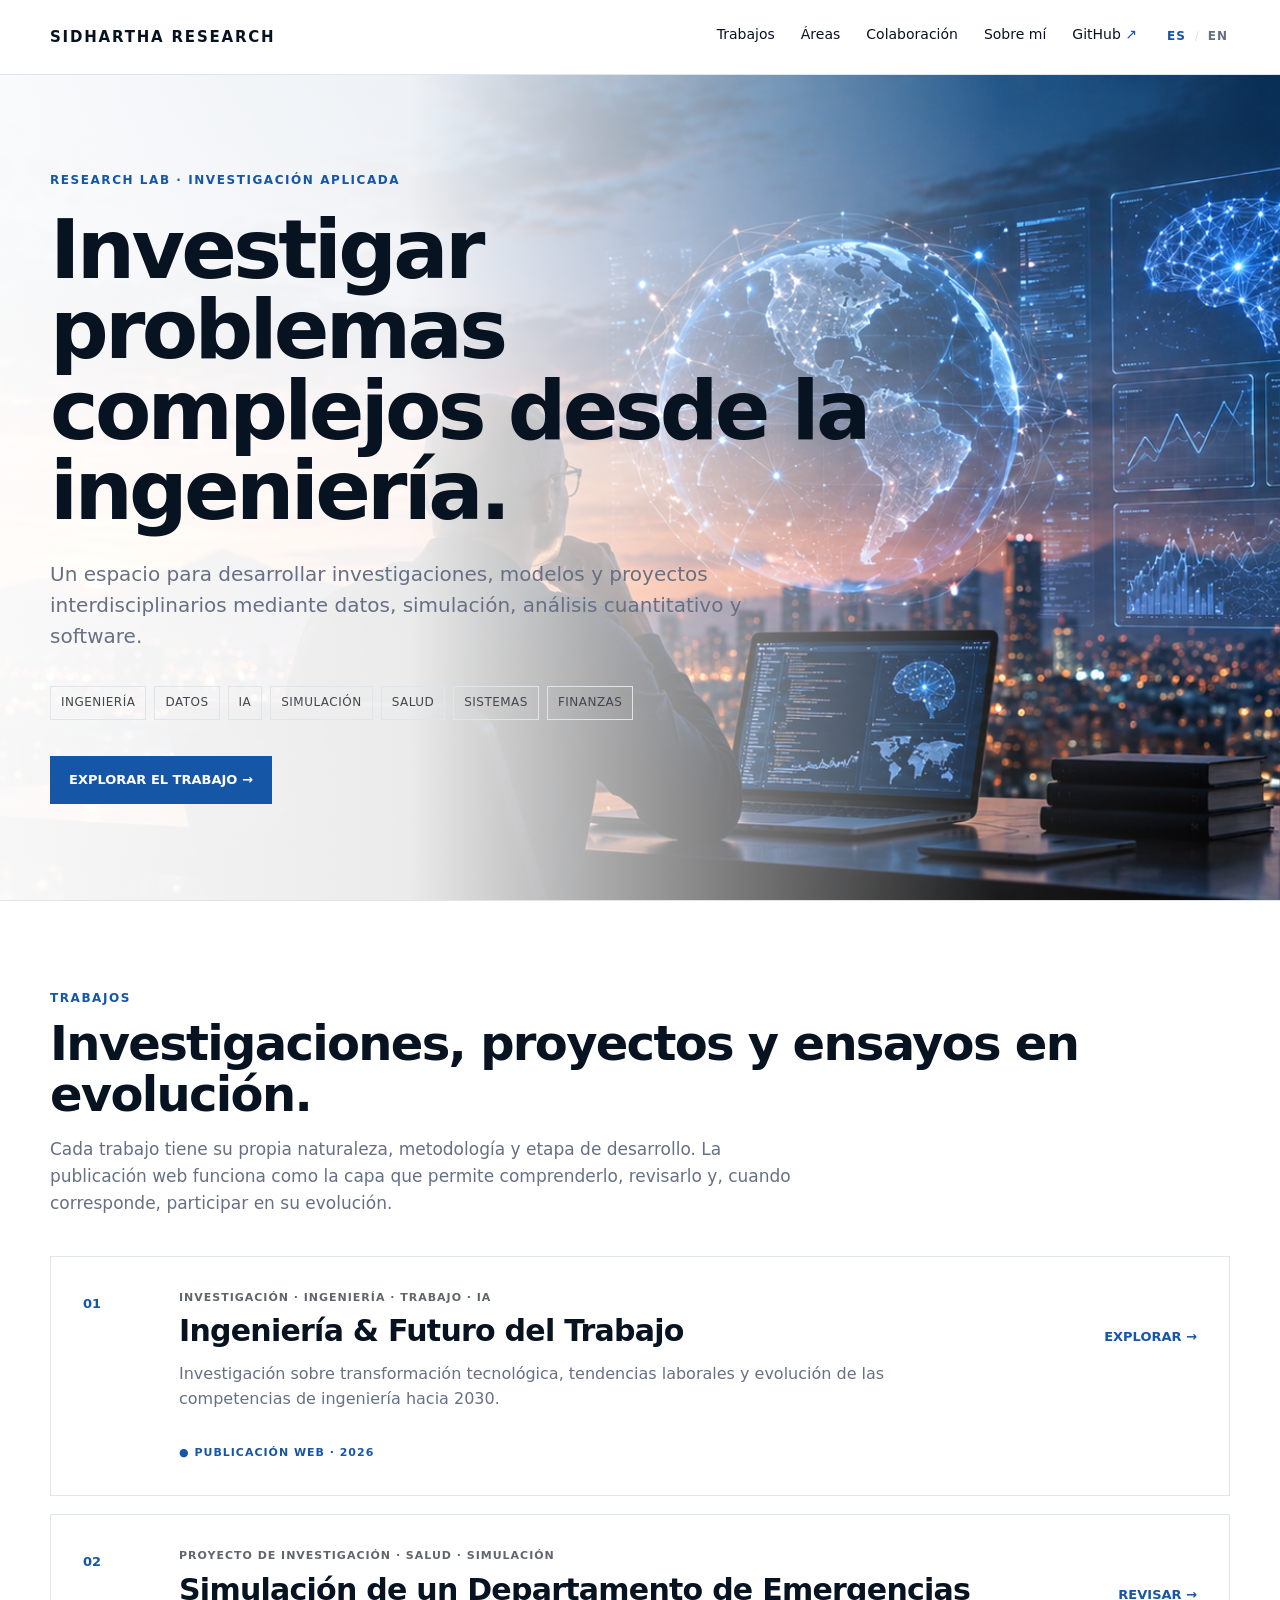
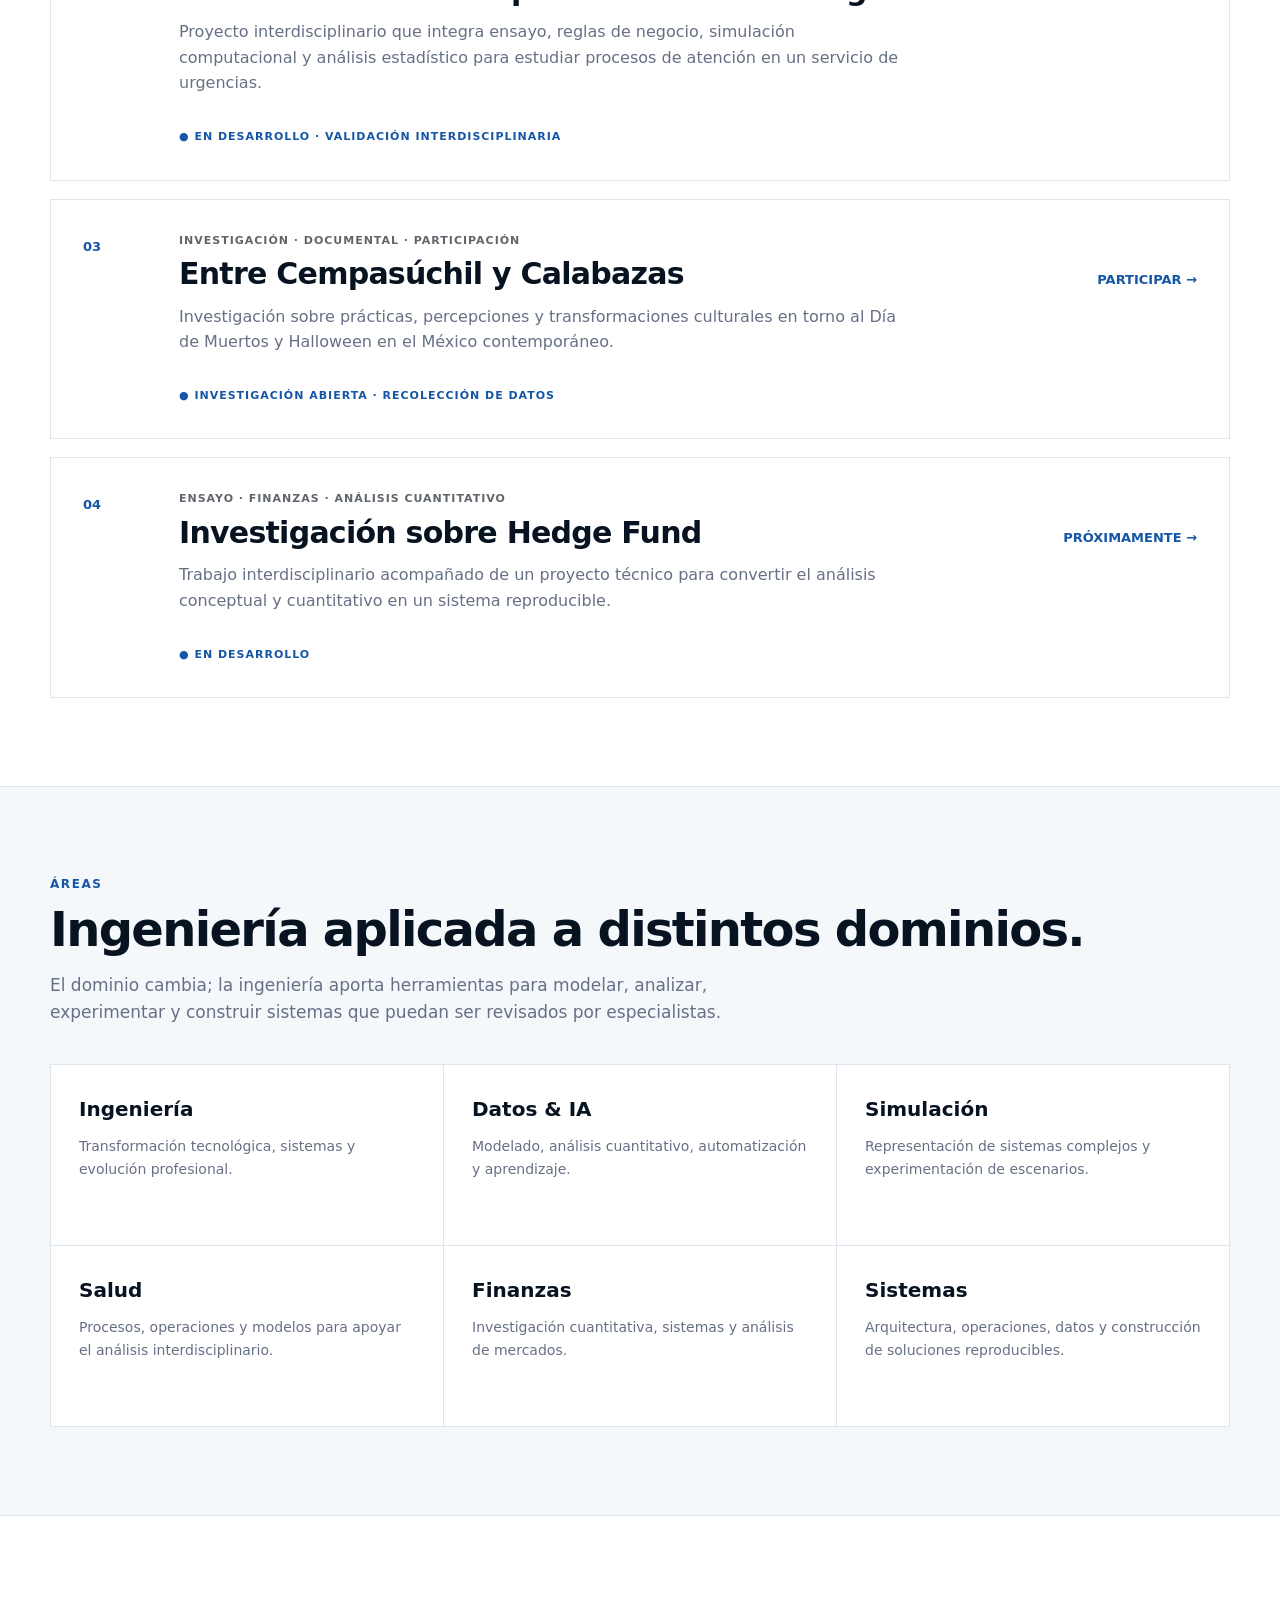
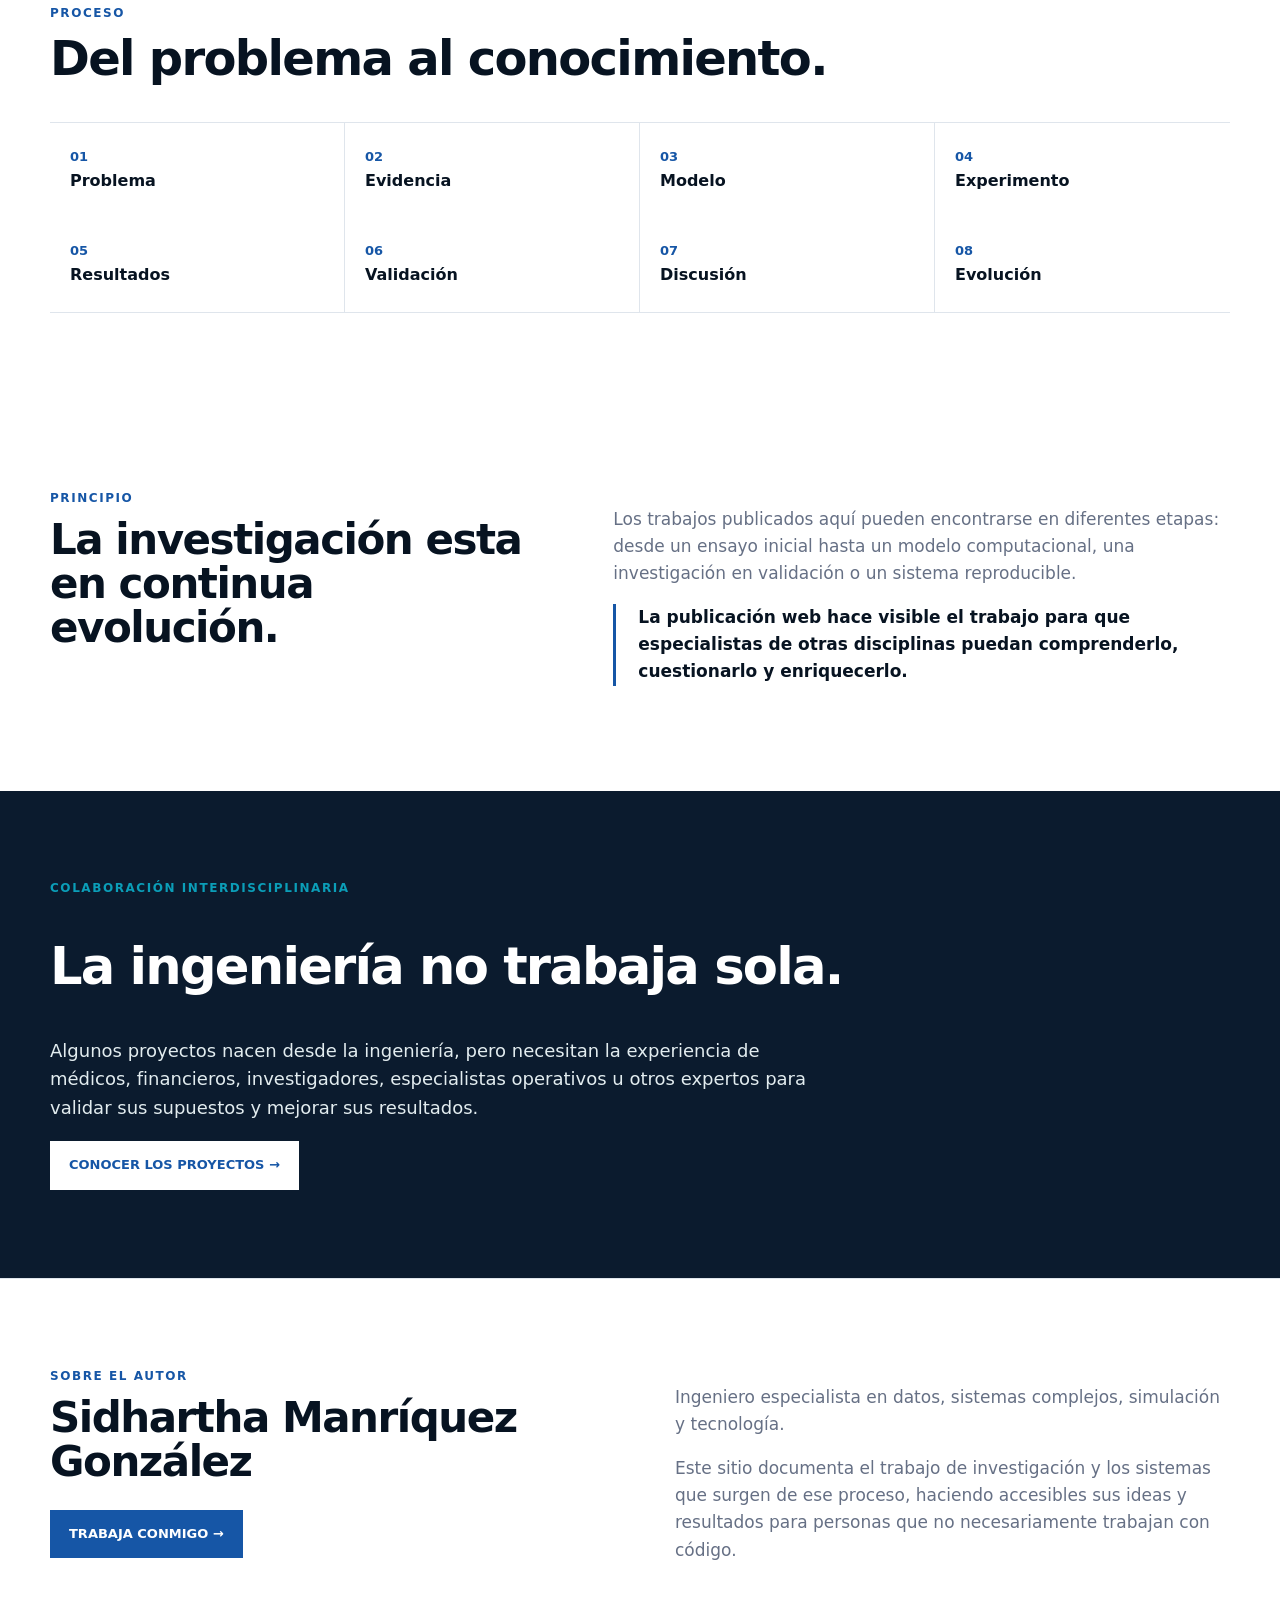
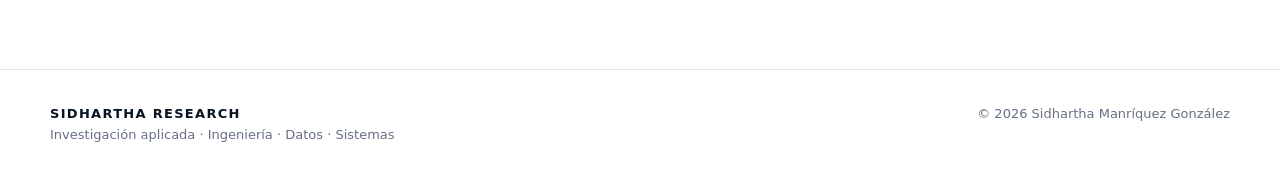
==== commit 870dec20: "feat(work): add work with me" ====
--- a/index.html
+++ b/index.html
@@ -16,7 +16,7 @@
             <a href="#trabajos" data-i18n="nav.work">Trabajos</a>
             <a href="#areas" data-i18n="nav.areas">Áreas</a>
             <a href="#colaboracion" data-i18n="nav.collaboration">Colaboración</a>
-            <a href="#sobre-mi">Sobre mí</a>
+            <a href="#sobre-mi" data-i18n="nav.about">Sobre mí</a>
             <a class="external" href="https://github.com/SidharthaManriquez44" target="_blank"
                rel="noopener noreferrer" data-i18n="nav.github">GitHub</a>
 
@@ -84,14 +84,15 @@
                     <div>
                         <div class="meta" data-i18n="project1.meta">Investigación · Ingeniería · Trabajo · IA</div>
                         <h3 data-i18n="project1.title">Ingeniería &amp; Futuro del Trabajo</h3>
-                        <p>Investigación sobre transformación tecnológica, tendencias laborales y evolución de las
+                        <p data-i18n="project1.description">Investigación sobre transformación tecnológica, tendencias laborales y evolución de las
                             competencias de ingeniería hacia 2030.</p>
                         <div class="status" data-i18n="project1.status">● PUBLICACIÓN WEB · 2026</div>
                     </div>
                     <div class="work-action">
-                        <a href="research/employment_trends/index.html" target="_blank"
-                           rel="noopener noreferrer"><span
-                                data-i18n="project1.action">EXPLORAR →</span>
+                        <a href="research/employment_trends/index.html"
+                           target="_blank"
+                           rel="noopener noreferrer">
+                            <span data-i18n="project1.action">EXPLORAR →</span>
                         </a>
                     </div>
                 </article>
@@ -101,14 +102,15 @@
                     <div>
                         <div class="meta" data-i18n="project2.meta">Proyecto de investigación · Salud · Simulación</div>
                         <h3 data-i18n="project2.title">Simulación de un Departamento de Emergencias</h3>
-                        <p>Proyecto interdisciplinario que integra ensayo, reglas de negocio, simulación computacional y
+                        <p data-i18n="project2.description">Proyecto interdisciplinario que integra ensayo, reglas de negocio, simulación computacional y
                             análisis estadístico para estudiar procesos de atención en un servicio de urgencias.</p>
                         <div class="status" data-i18n="project2.status">● EN DESARROLLO · VALIDACIÓN
                             INTERDISCIPLINARIA
                         </div>
                     </div>
                     <div class="work-action">
-                        <a href="projects/emergency-simulation/emergency_simulation/frontend/index.html" target="_blank"
+                        <a href="projects/emergency-simulation/emergency_simulation/frontend/index.html"
+                           target="_blank"
                            rel="noopener noreferrer">
                             <span data-i18n="project2.action">REVISAR →</span>
                         </a>
@@ -120,7 +122,7 @@
                     <div>
                         <div class="meta" data-i18n="project3.meta">Investigación · Documental · Participación</div>
                         <h3 data-i18n="project3.title">Entre Cempasúchil y Calabazas</h3>
-                        <p>Investigación sobre prácticas, percepciones y transformaciones culturales en torno al Día de
+                        <p data-i18n="project3.description">Investigación sobre prácticas, percepciones y transformaciones culturales en torno al Día de
                             Muertos y Halloween en el México contemporáneo.</p>
                         <div class="status" data-i18n="project3.status">● INVESTIGACIÓN ABIERTA · RECOLECCIÓN DE DATOS
                         </div>
@@ -138,7 +140,7 @@
                     <div>
                         <div class="meta" data-i18n="project4.meta">Ensayo · Finanzas · Análisis cuantitativo</div>
                         <h3 data-i18n="project4.title">Investigación sobre Hedge Fund</h3>
-                        <p>Trabajo interdisciplinario acompañado de un proyecto técnico para convertir el análisis
+                        <p data-i18n="project4.description">Trabajo interdisciplinario acompañado de un proyecto técnico para convertir el análisis
                             conceptual y cuantitativo en un sistema reproducible.</p>
                         <div class="status" data-i18n="project4.status">● EN DESARROLLO</div>
                     </div>
@@ -156,7 +158,7 @@
             <div class="section-head">
                 <div class="eyebrow" data-i18n="areas.eyebrow">Áreas</div>
                 <h2 data-i18n="areas.title">Ingeniería aplicada a distintos dominios.</h2>
-                <p>El dominio cambia; la ingeniería aporta herramientas para modelar, analizar, experimentar y construir
+                <p data-i18n="areas.description">El dominio cambia; la ingeniería aporta herramientas para modelar, analizar, experimentar y construir
                     sistemas que puedan ser revisados por especialistas.</p>
             </div>
             <div class="area-grid">
@@ -249,7 +251,7 @@
         <div class="container">
             <div class="eyebrow" data-i18n="collab.eyebrow">Colaboración interdisciplinaria</div>
             <h2 data-i18n="collab.title">La ingeniería no trabaja sola.</h2>
-            <p>Algunos proyectos nacen desde la ingeniería, pero necesitan la experiencia de médicos, financieros,
+            <p data-i18n="collab.description">Algunos proyectos nacen desde la ingeniería, pero necesitan la experiencia de médicos, financieros,
                 investigadores, especialistas operativos u otros expertos para validar sus supuestos y mejorar sus
                 resultados.</p>
             <a class="button" href="#trabajos" target="_blank" rel="noopener noreferrer"><span
@@ -262,11 +264,19 @@
         <div class="container about-grid">
             <div>
                 <div class="eyebrow" data-i18n="about.eyebrow">Sobre el autor</div>
-                <h2>Sidhartha Manríquez González</h2>
+                <h2>Sidhartha Manríquez González</h2><br>
+                <a class="button"
+                    href="work_with_me/index.html"
+                    target="_blank"
+                    rel="noopener noreferrer">
+                    <span data-i18n="about.button">
+                        CONOCER MÁS →
+                    </span>
+                </a>
             </div>
             <div><p data-i18n="about.description">Ingeniero especialista en datos, sistemas complejos, simulación y
                 tecnología.</p>
-                <p>Este sitio documenta el trabajo de investigación y los sistemas que surgen de ese proceso, haciendo
+                <p data-i18n="about.site">Este sitio documenta el trabajo de investigación y los sistemas que surgen de ese proceso, haciendo
                     accesibles sus ideas y resultados para personas que no necesariamente trabajan con código.</p>
             </div>
         </div>
